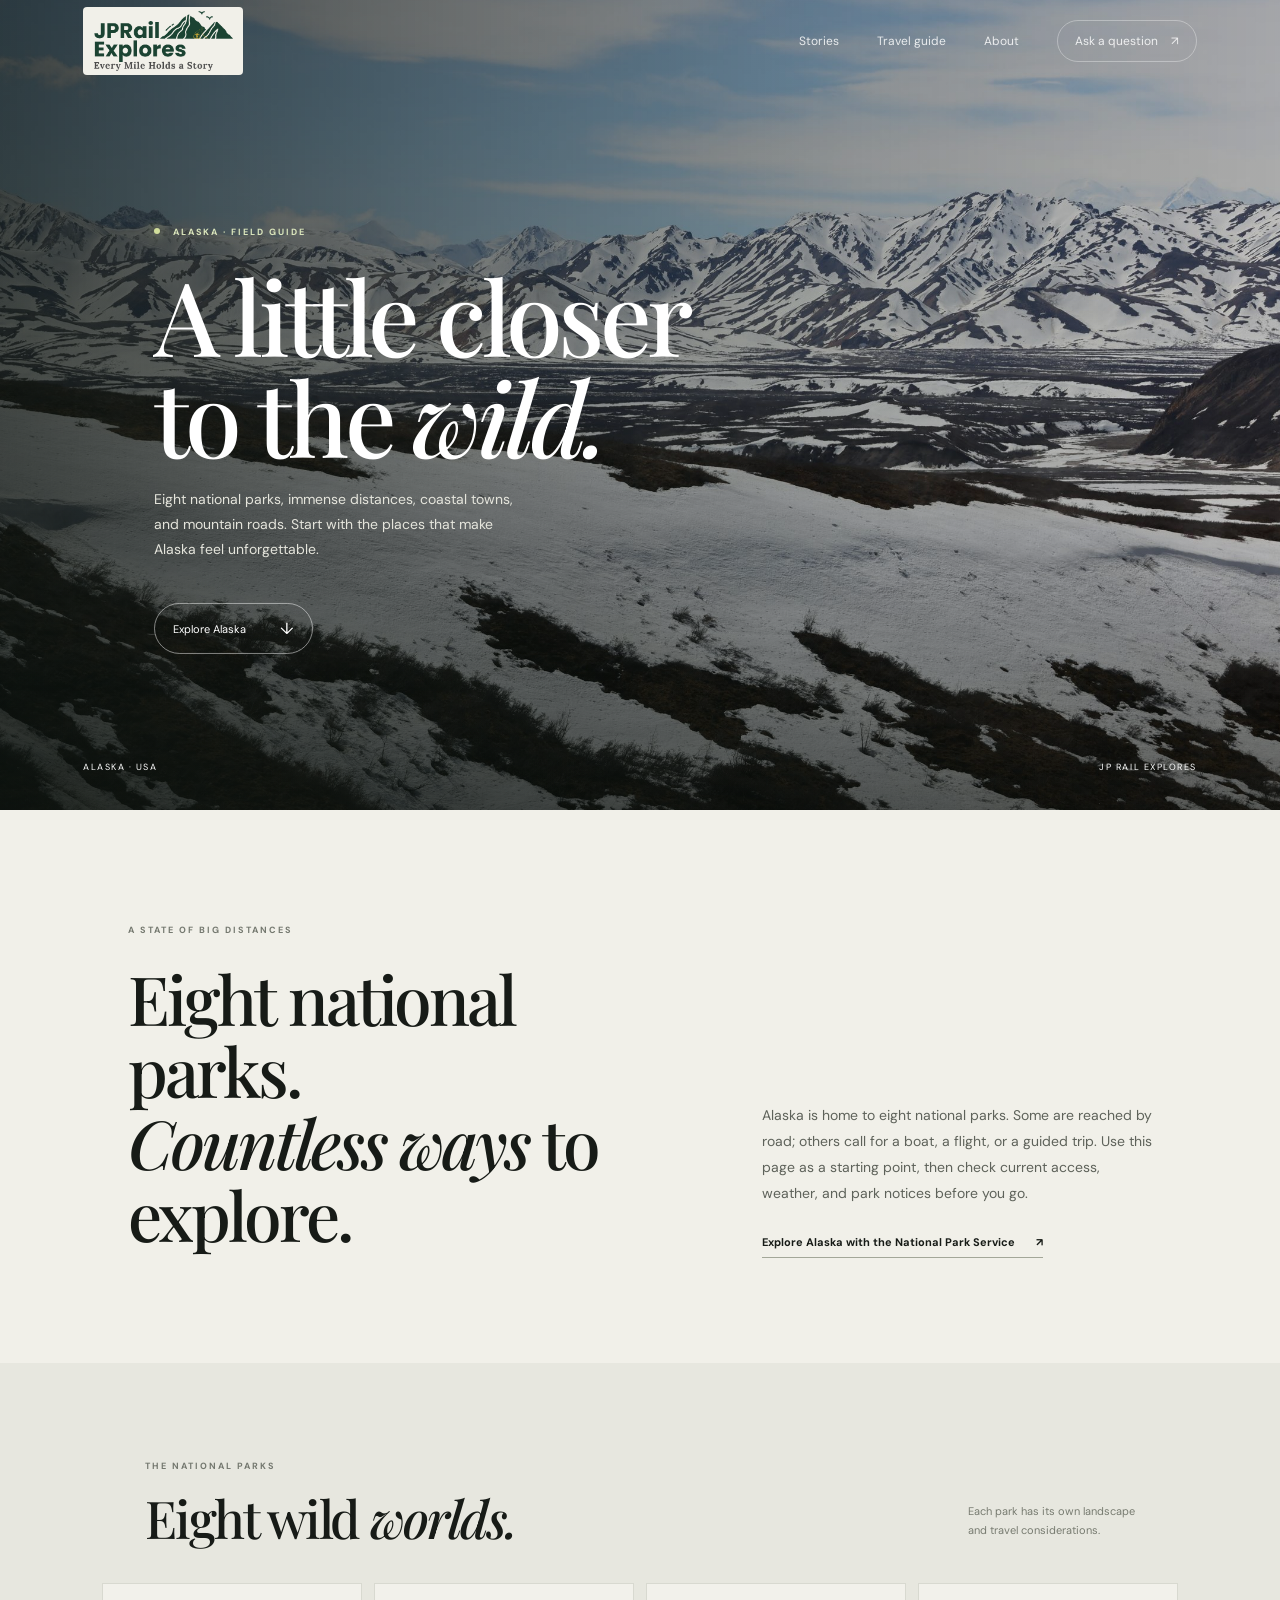
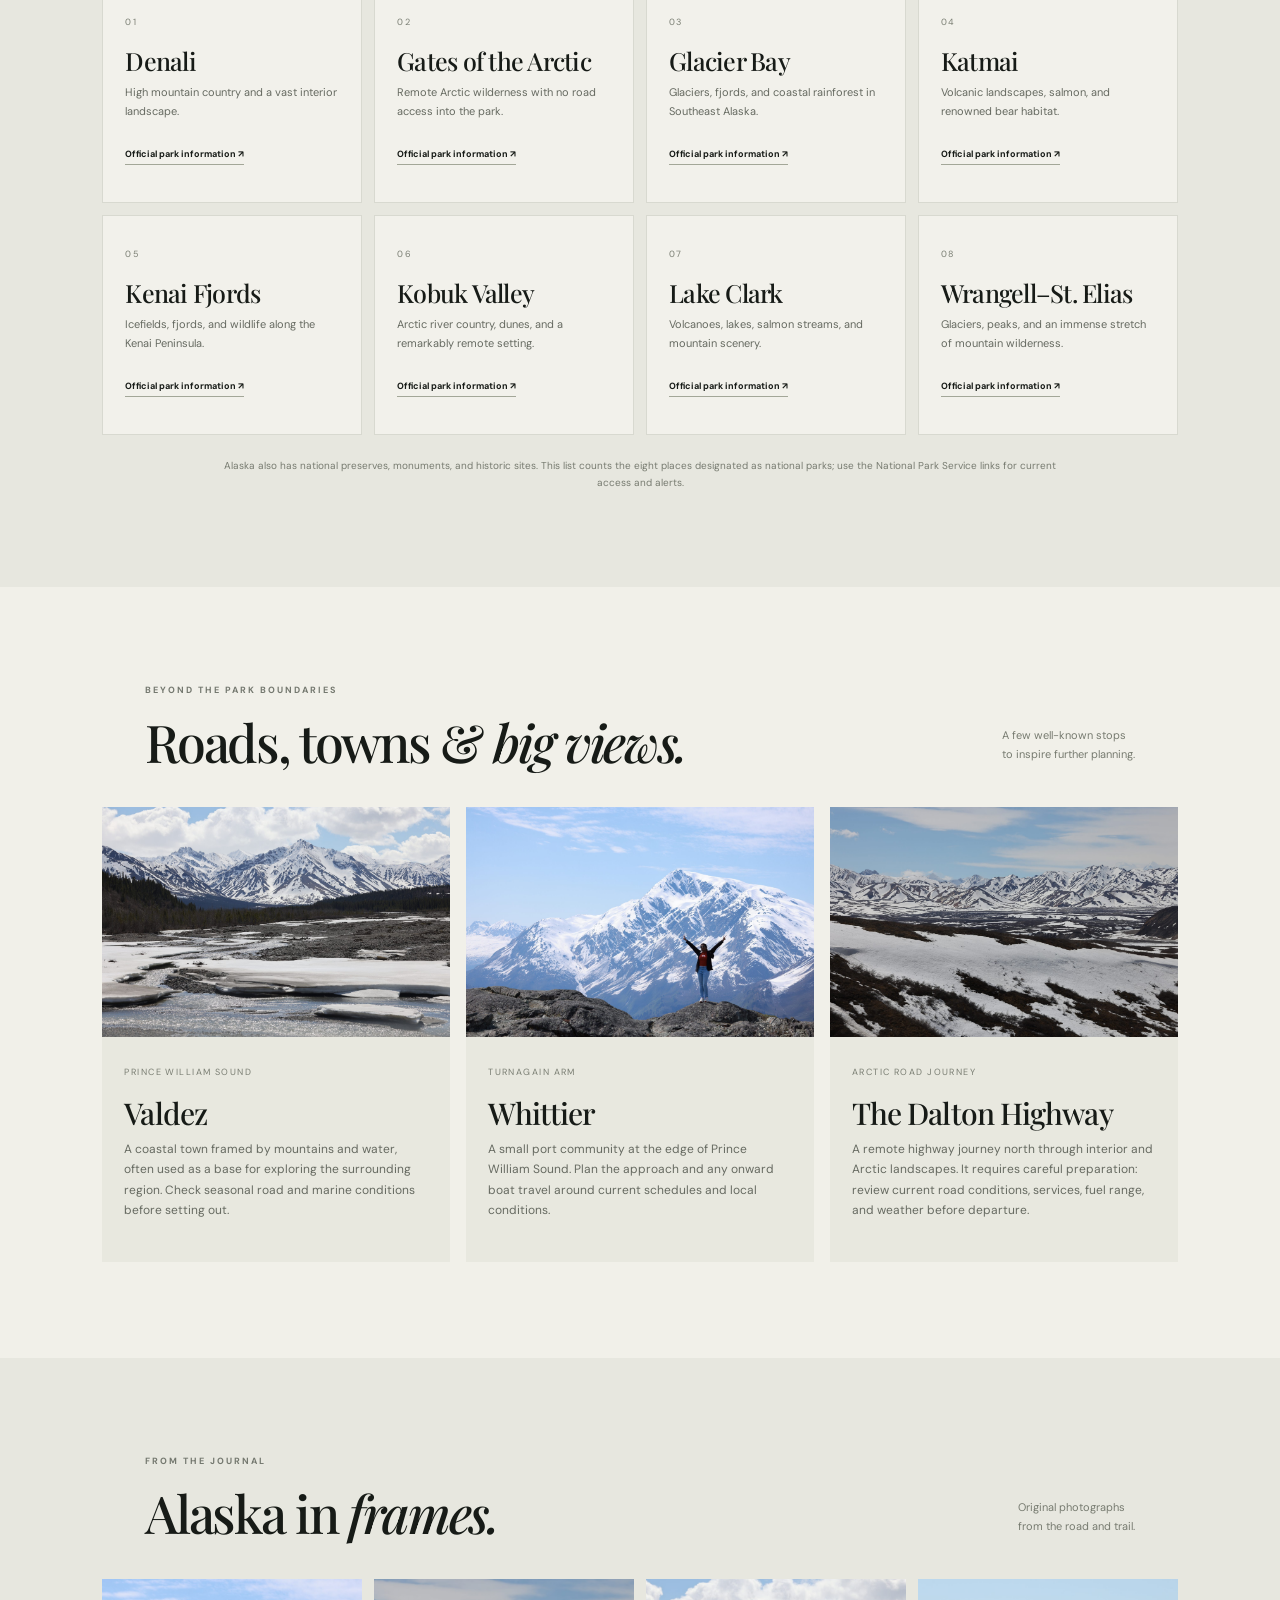
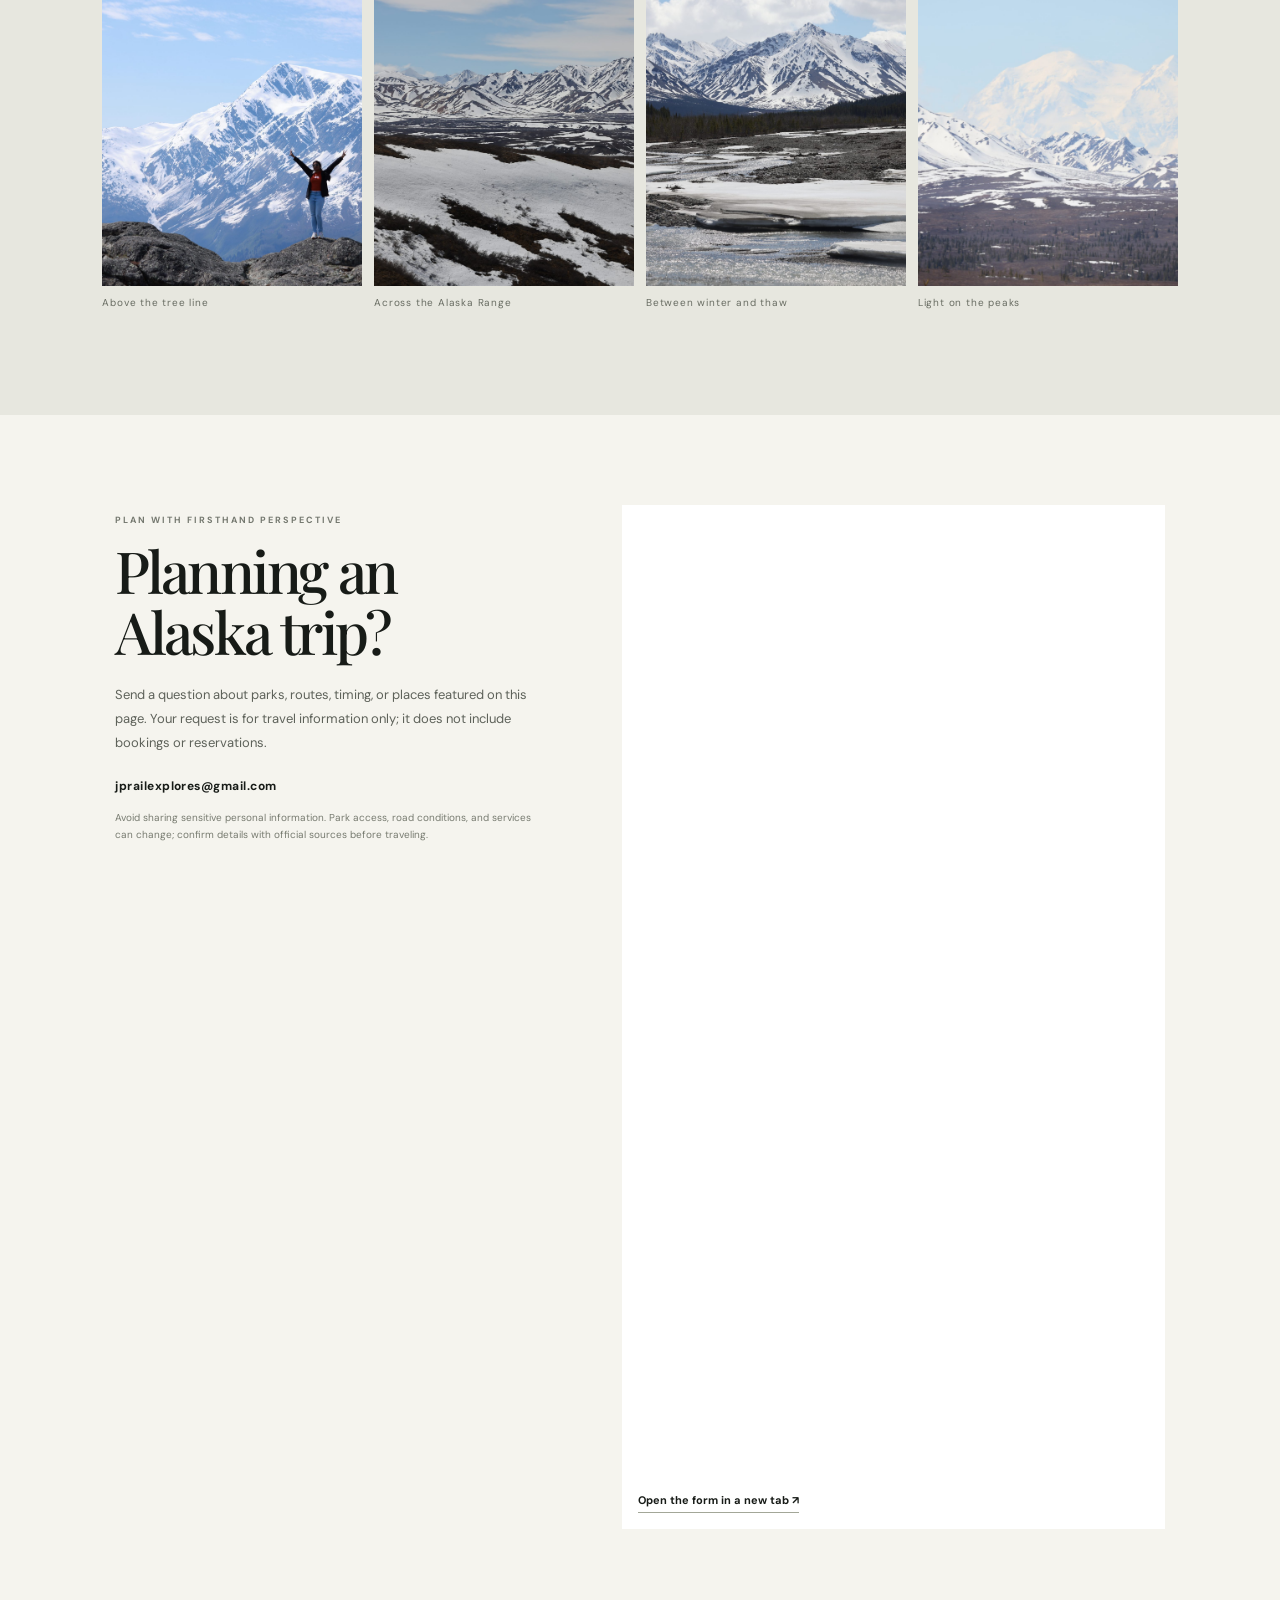
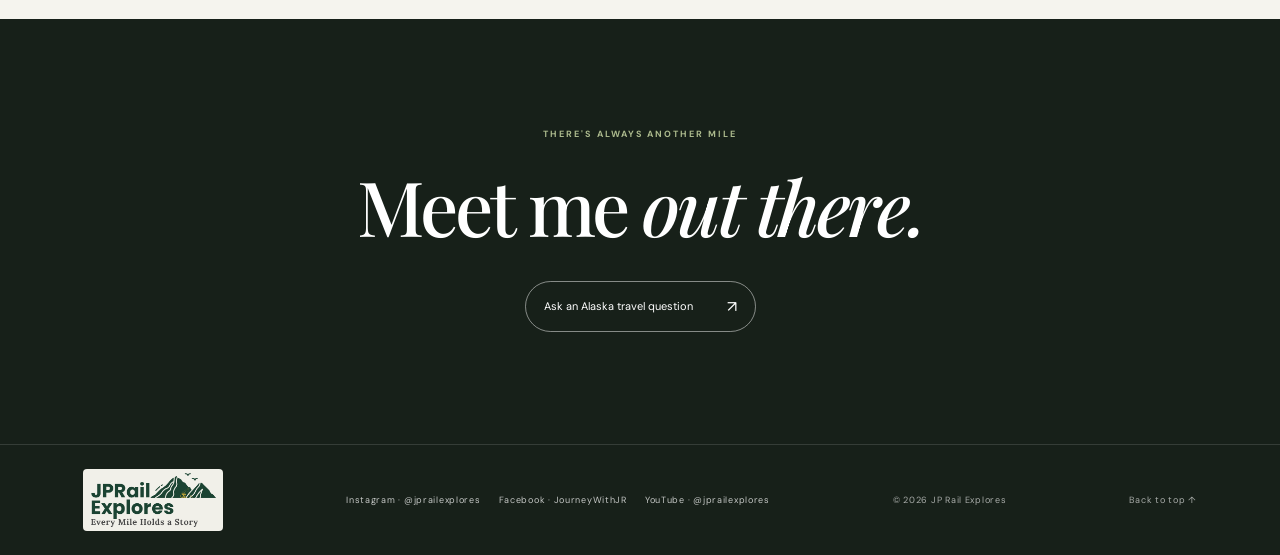
==== alaska.html @ acb0d8bb "Add files via upload" ====
<!doctype html>
<html lang="en">
<head>
  <meta charset="utf-8">
  <meta name="viewport" content="width=device-width, initial-scale=1">
  <meta name="theme-color" content="#111511">
  <meta name="description" content="Explore Alaska's eight national parks, scenic places including Valdez and Whittier, and the Dalton Highway through JP Rail Explores travel notes and photography.">
  <meta property="og:title" content="Alaska Travel Guide — JP Rail Explores">
  <meta property="og:description" content="A photo-led introduction to Alaska's national parks, Valdez, Whittier, and the Dalton Highway.">
  <meta property="og:type" content="website">
  <title>Alaska Travel Guide — JP Rail Explores</title>
  <link rel="stylesheet" href="styles.css?v=20261001-alaska1">
  <link rel="icon" type="image/png" sizes="64x64" href="assets/favicon.png">
</head>
<body class="alaska-page">
  <header class="topbar">
    <a class="wordmark" href="index.html#top" aria-label="JP Rail Explores home"><img src="assets/jp-rail-explores-logo.png" alt="JP Rail Explores — Every Mile Holds a Story"></a>
    <nav aria-label="Main navigation"><a href="index.html#stories">Stories</a><a href="index.html#guide">Travel guide</a><a href="index.html#about">About</a><a class="nav-cta" href="#request">Ask a question <span>↗</span></a></nav>
  </header>
  <main id="top">
    <section class="hero alaska-hero" aria-labelledby="alaska-title">
      <div class="hero-image alaska-hero-image" role="img" aria-label="Snow-covered Alaska Range beneath a wide blue sky"></div>
      <div class="hero-shade"></div>
      <div class="hero-content"><p class="eyebrow"><span class="live-dot"></span> ALASKA · FIELD GUIDE</p><h1 id="alaska-title">A little closer<br>to the <em>wild.</em></h1><p class="hero-copy">Eight national parks, immense distances, coastal towns, and mountain roads. Start with the places that make Alaska feel unforgettable.</p><a class="round-link" href="#parks">Explore Alaska <span>↓</span></a></div>
      <div class="hero-caption"><span>ALASKA · USA</span><a href="index.html#top">JP RAIL EXPLORES</a></div>
    </section>
    <section class="alaska-intro"><p class="eyebrow dark">A STATE OF BIG DISTANCES</p><div class="alaska-intro-grid"><h2>Eight national parks.<br><em>Countless ways</em> to explore.</h2><div><p>Alaska is home to eight national parks. Some are reached by road; others call for a boat, a flight, or a guided trip. Use this page as a starting point, then check current access, weather, and park notices before you go.</p><a class="text-link" href="https://www.nps.gov/state/ak/index.htm" target="_blank" rel="noopener noreferrer">Explore Alaska with the National Park Service <span>↗</span></a></div></div></section>
    <section class="alaska-parks" id="parks"><div class="section-head"><div><p class="eyebrow dark">THE NATIONAL PARKS</p><h2>Eight wild <em>worlds.</em></h2></div><p class="section-note">Each park has its own landscape<br>and travel considerations.</p></div>
      <div class="park-grid">
        <a class="park-card" href="https://www.nps.gov/dena/index.htm" target="_blank" rel="noopener noreferrer"><span>01</span><h3>Denali</h3><p>High mountain country and a vast interior landscape.</p><b>Official park information ↗</b></a>
        <a class="park-card" href="https://www.nps.gov/gaar/index.htm" target="_blank" rel="noopener noreferrer"><span>02</span><h3>Gates of the Arctic</h3><p>Remote Arctic wilderness with no road access into the park.</p><b>Official park information ↗</b></a>
        <a class="park-card" href="https://www.nps.gov/glba/index.htm" target="_blank" rel="noopener noreferrer"><span>03</span><h3>Glacier Bay</h3><p>Glaciers, fjords, and coastal rainforest in Southeast Alaska.</p><b>Official park information ↗</b></a>
        <a class="park-card" href="https://www.nps.gov/katm/index.htm" target="_blank" rel="noopener noreferrer"><span>04</span><h3>Katmai</h3><p>Volcanic landscapes, salmon, and renowned bear habitat.</p><b>Official park information ↗</b></a>
        <a class="park-card" href="https://www.nps.gov/kefj/index.htm" target="_blank" rel="noopener noreferrer"><span>05</span><h3>Kenai Fjords</h3><p>Icefields, fjords, and wildlife along the Kenai Peninsula.</p><b>Official park information ↗</b></a>
        <a class="park-card" href="https://www.nps.gov/kova/index.htm" target="_blank" rel="noopener noreferrer"><span>06</span><h3>Kobuk Valley</h3><p>Arctic river country, dunes, and a remarkably remote setting.</p><b>Official park information ↗</b></a>
        <a class="park-card" href="https://www.nps.gov/lacl/index.htm" target="_blank" rel="noopener noreferrer"><span>07</span><h3>Lake Clark</h3><p>Volcanoes, lakes, salmon streams, and mountain scenery.</p><b>Official park information ↗</b></a>
        <a class="park-card" href="https://www.nps.gov/wrst/index.htm" target="_blank" rel="noopener noreferrer"><span>08</span><h3>Wrangell–St. Elias</h3><p>Glaciers, peaks, and an immense stretch of mountain wilderness.</p><b>Official park information ↗</b></a>
      </div>
      <p class="guide-note">Alaska also has national preserves, monuments, and historic sites. This list counts the eight places designated as national parks; use the National Park Service links for current access and alerts.</p>
    </section>
    <section class="alaska-places" id="places"><div class="section-head"><div><p class="eyebrow dark">BEYOND THE PARK BOUNDARIES</p><h2>Roads, towns & <em>big views.</em></h2></div><p class="section-note">A few well-known stops<br>to inspire further planning.</p></div>
      <div class="place-grid">
        <article class="place-card"><img src="photos/alaska-frozen-river.jpg" alt="A braided river and spring ice below Alaska's snowy mountains" loading="lazy"><div><span>PRINCE WILLIAM SOUND</span><h3>Valdez</h3><p>A coastal town framed by mountains and water, often used as a base for exploring the surrounding region. Check seasonal road and marine conditions before setting out.</p></div></article>
        <article class="place-card"><img src="photos/alaska-mountain-view.jpg" alt="A traveler looks toward a snow-covered Alaska mountain range" loading="lazy"><div><span>TURNAGAIN ARM</span><h3>Whittier</h3><p>A small port community at the edge of Prince William Sound. Plan the approach and any onward boat travel around current schedules and local conditions.</p></div></article>
        <article class="place-card"><img src="photos/alaska-denali-range.jpg" alt="A broad snow-covered Alaska mountain range beneath a blue sky" loading="lazy"><div><span>ARCTIC ROAD JOURNEY</span><h3>The Dalton Highway</h3><p>A remote highway journey north through interior and Arctic landscapes. It requires careful preparation: review current road conditions, services, fuel range, and weather before departure.</p></div></article>
      </div>
    </section>
    <section class="alaska-gallery"><div class="section-head"><div><p class="eyebrow dark">FROM THE JOURNAL</p><h2>Alaska in <em>frames.</em></h2></div><p class="section-note">Original photographs<br>from the road and trail.</p></div><div class="alaska-photo-grid"><figure><img src="photos/alaska-mountain-view.jpg" alt="Traveler standing before a snow-covered Alaska mountain range" loading="lazy"><figcaption>Above the tree line</figcaption></figure><figure><img src="photos/alaska-denali-range.jpg" alt="Snow-covered mountain range in Alaska" loading="lazy"><figcaption>Across the Alaska Range</figcaption></figure><figure><img src="photos/alaska-frozen-river.jpg" alt="Frozen river beneath Alaska mountains" loading="lazy"><figcaption>Between winter and thaw</figcaption></figure><figure><img src="photos/alaska-denali-light.jpg" alt="Late light across distant Alaska peaks" loading="lazy"><figcaption>Light on the peaks</figcaption></figure></div></section>
    <section class="alaska-request" id="request"><div class="alaska-request-intro"><p class="eyebrow dark">PLAN WITH FIRSTHAND PERSPECTIVE</p><h2>Planning an Alaska trip?</h2><p>Send a question about parks, routes, timing, or places featured on this page. Your request is for travel information only; it does not include bookings or reservations.</p><p class="request-email">jprailexplores@gmail.com</p><p class="form-note">Avoid sharing sensitive personal information. Park access, road conditions, and services can change; confirm details with official sources before traveling.</p></div><div class="online-form"><iframe title="JP Rail Explores Alaska travel information request form" src="https://docs.google.com/forms/d/e/1FAIpQLSdDs-veJ_ku_JM8qxILo8qp4ORfpNAqQkBWM69fjj8xAZWIZg/viewform?embedded=true" loading="lazy">Loading form…</iframe><a class="form-fallback" href="https://docs.google.com/forms/d/e/1FAIpQLSdDs-veJ_ku_JM8qxILo8qp4ORfpNAqQkBWM69fjj8xAZWIZg/viewform" target="_blank" rel="noopener noreferrer">Open the form in a new tab ↗</a></div></section>
    <section class="closing"><p class="eyebrow">THERE'S ALWAYS ANOTHER MILE</p><h2>Meet me <em>out there.</em></h2><a class="round-link" href="#request">Ask an Alaska travel question <span>↗</span></a></section>
  </main>
  <footer><a class="wordmark" href="index.html#top" aria-label="JP Rail Explores home"><img src="assets/jp-rail-explores-logo.png" alt="JP Rail Explores — Every Mile Holds a Story"></a><nav class="social-links" aria-label="Social media"><a href="https://www.instagram.com/jprailexplores/" target="_blank" rel="noopener noreferrer">Instagram · @jprailexplores</a><a href="https://www.facebook.com/journeywithjr/" target="_blank" rel="noopener noreferrer">Facebook · JourneyWithJR</a><a href="https://www.youtube.com/@jprailexplores" target="_blank" rel="noopener noreferrer">YouTube · @jprailexplores</a></nav><span>© <span id="year"></span> JP Rail Explores</span><a href="#top">Back to top ↑</a></footer>
  <script>document.getElementById('year').textContent = new Date().getFullYear();</script>
</body>
</html>
---- styles.css ----
@import url('https://fonts.googleapis.com/css2?family=DM+Sans:wght@400;500;600;700&family=Playfair+Display:ital,wght@0,500;0,600;1,500;1,600&display=swap');
:root{--ink:#171b17;--paper:#f1f0e9;--muted:#777b70;--lime:#d2df9c;--serif:'Playfair Display',Georgia,serif;--sans:'DM Sans',Arial,sans-serif}*{box-sizing:border-box}html{scroll-behavior:smooth}body{margin:0;background:var(--paper);color:var(--ink);font-family:var(--sans);-webkit-font-smoothing:antialiased}a{color:inherit;text-decoration:none}.topbar{height:82px;padding:0 6.5%;display:flex;align-items:center;justify-content:space-between;position:absolute;z-index:5;top:0;left:0;right:0;color:white}.wordmark{display:flex;align-items:center;gap:12px;font-size:11px;font-weight:700;letter-spacing:.17em}.wordmark i{font-style:normal;font-weight:400}.mark{width:34px;height:34px;border:1px solid #ffffff80;border-radius:50%;display:grid;place-items:center;font-family:var(--serif);font-size:13px;letter-spacing:0}.topbar nav{display:flex;align-items:center;gap:38px;font-size:12px}.topbar nav>a{opacity:.83}.topbar nav>a:hover{opacity:1}.nav-cta{border:1px solid #ffffff65;border-radius:99px;padding:12px 17px}.nav-cta span{margin-left:10px}.hero{height:min(810px,100svh);min-height:650px;position:relative;background:#333;overflow:hidden;color:#fff}.hero-image,.hero-shade{position:absolute;inset:0}.hero-image{background-size:cover;background-position:center 46%;transform:scale(1.02);animation:arrive 1.2s ease both}.hero-shade{background:linear-gradient(90deg,rgba(13,20,16,.72),rgba(13,20,16,.23) 67%,rgba(13,20,16,.06)),linear-gradient(0deg,rgba(10,14,10,.52),transparent 30%)}.hero-content{position:absolute;left:12%;top:50%;transform:translateY(-43%);max-width:680px}.eyebrow{font-size:9px;letter-spacing:.22em;font-weight:700;color:#dbe6bc}.live-dot{display:inline-block;width:6px;height:6px;border-radius:50%;background:var(--lime);margin:0 9px 1px 0;box-shadow:0 0 12px var(--lime)}h1,h2{font-family:var(--serif);font-weight:500;letter-spacing:-.045em}h1{font-size:clamp(56px,8vw,108px);line-height:.99;margin:26px 0 20px}h1 em,h2 em{font-weight:500}.hero-copy{color:#e5e5dc;max-width:380px;font-size:14px;line-height:1.8}.round-link{display:inline-flex;gap:34px;align-items:center;border:1px solid #ffffff7a;border-radius:99px;padding:14px 18px;margin-top:27px;font-size:11px}.round-link span{font-size:16px}.round-link:hover{background:white;color:var(--ink)}.hero-caption{position:absolute;bottom:37px;left:6.5%;right:6.5%;display:flex;justify-content:space-between;font-size:9px;letter-spacing:.17em}.hero-side{position:absolute;right:25px;top:50%;writing-mode:vertical-rl;font-size:8px;letter-spacing:.22em;color:#ffffffa0}.intro{padding:120px 12% 126px}.dark{color:#74786f}.intro-grid{display:grid;grid-template-columns:1.1fr .65fr;gap:10%;align-items:end}.intro h2,.section-head h2{font-size:clamp(42px,5vw,66px);line-height:1.06;margin:18px 0 0}.intro-grid>div{padding-bottom:4px}.intro-grid>div p{font-size:14px;line-height:1.9;color:#5e625a;margin:0 0 23px}.text-link{font-size:11px;font-weight:700;border-bottom:1px solid #a3a798;padding-bottom:8px}.text-link span{margin-left:18px}.stories{background:#e7e7df;padding:95px 8% 110px}.section-head{display:flex;justify-content:space-between;align-items:end;margin:0 4% 38px}.section-head h2{font-size:52px}.section-note{color:var(--muted);font-size:11px;line-height:1.7;margin:0 0 5px}.story-grid{display:grid;grid-template-columns:repeat(3,1fr);gap:18px}.story-card{min-width:0}.story-image{height:clamp(220px,27vw,385px);background-size:cover;background-position:center;position:relative;overflow:hidden}.story-image:after{content:'';position:absolute;inset:40% 0 0;background:linear-gradient(transparent,rgba(0,0,0,.28))}.story-card:nth-child(3n+2){margin-top:48px}.story-meta{display:flex;justify-content:space-between;margin:17px 0 8px;color:#787b72;font-size:9px;letter-spacing:.14em;text-transform:uppercase}.story-card h3{font-family:var(--serif);font-weight:500;font-size:25px;letter-spacing:-.03em;margin:0}.story-card p{color:#70746b;font-size:11px;line-height:1.6;margin:8px 0 0}.closing{background:#172019;color:white;text-align:center;padding:100px 20px 112px}.closing h2{font-size:clamp(48px,6vw,76px);margin:15px 0 0}.closing .eyebrow{color:#acba8d}.closing .round-link{margin-top:25px}footer{background:#172019;color:#ffffffa0;border-top:1px solid #ffffff21;padding:24px 6.5%;display:flex;justify-content:space-between;align-items:center;font-size:9px;letter-spacing:.08em}footer .wordmark{color:white;font-size:9px}footer .mark{width:28px;height:28px}@keyframes arrive{from{transform:scale(1.07);opacity:.6}to{transform:scale(1.02);opacity:1}}@media(max-width:700px){.topbar{height:70px;padding:0 6%}.topbar nav{gap:17px;font-size:10px}.topbar nav>a:nth-child(2){display:none}.nav-cta{padding:10px 12px}.wordmark{font-size:9px;gap:8px}.mark{width:30px;height:30px}.hero{min-height:680px;height:92svh}.hero-content{left:8%;right:8%;top:48%}h1{font-size:clamp(55px,13vw,82px)}.hero-side{right:12px}.hero-caption{left:8%;right:8%;bottom:25px}.intro{padding:82px 8% 90px}.intro-grid{grid-template-columns:1fr;gap:24px}.intro h2{font-size:49px}.intro-grid>div{max-width:440px}.stories{padding:75px 7% 85px}.section-head{margin:0 1% 28px;align-items:start}.section-head h2{font-size:43px}.section-note{font-size:10px}.story-grid{grid-template-columns:1fr 1fr;gap:28px 13px}.story-image{height:58vw;max-height:310px}.story-card:nth-child(3n+2){margin-top:0}.story-card:nth-child(even){margin-top:28px}.story-card h3{font-size:20px}.story-card p{font-size:10px}.story-meta{font-size:8px;letter-spacing:.08em}.closing{padding:80px 20px 90px}footer{padding:20px 6%;gap:15px}footer>span{display:none}}@media(prefers-reduced-motion:reduce){html{scroll-behavior:auto}*,*:before,*:after{animation-duration:.01ms!important;transition-duration:.01ms!important}}

.social-links{display:flex;gap:18px;align-items:center}.social-links a{color:#ffffffbf}.social-links a:hover{color:var(--lime)}@media(max-width:700px){footer{flex-wrap:wrap}.social-links{gap:12px}}
.wordmark img{display:block;width:160px;max-height:68px;height:auto;object-fit:contain;padding:4px 7px;background:var(--paper);border-radius:4px}footer .wordmark img{width:140px;max-height:62px}@media(max-width:700px){.wordmark img{width:135px;max-height:58px}footer .wordmark img{width:125px;max-height:54px}}

.guide{padding:108px 9% 112px;background:#f5f4ee}.guide-intro{max-width:690px;margin:0 auto 48px;text-align:center}.guide-intro h2{font-size:clamp(42px,5vw,64px);line-height:1.08;margin:15px 0}.guide-intro>p:last-child{max-width:600px;margin:0 auto;color:#62665d;font-size:14px;line-height:1.85}.guide-cards{display:grid;grid-template-columns:repeat(3,1fr);gap:16px}.guide-card{padding:28px 25px 27px;border:1px solid #d9d9d0;background:#eeede6;min-height:205px}.guide-card>span{font-size:9px;letter-spacing:.17em;color:#7a7e73}.guide-card h3,.request-panel h3{font-family:var(--serif);font-size:28px;font-weight:500;letter-spacing:-.03em;margin:21px 0 8px}.guide-card p,.request-panel>div>p:not(.eyebrow):not(.request-email){color:#666a61;font-size:12px;line-height:1.75;margin:0 0 18px}.guide-card a{font-size:10px;font-weight:700;border-bottom:1px solid #a3a798;padding-bottom:5px}.guide-note{max-width:800px;margin:22px auto 0;color:#777b70;text-align:center;font-size:10px;line-height:1.7}.request-panel{margin:82px auto 0;padding:44px;max-width:1040px;background:#e8e8df;display:grid;grid-template-columns:.8fr 1fr;gap:9%;align-items:start}.request-panel h3{font-size:38px;margin:14px 0}.request-panel>div>p:not(.eyebrow):not(.request-email){font-size:13px}.request-email{font-size:12px;font-weight:700;letter-spacing:.04em}.request-panel form{display:grid;gap:13px}.request-panel label{display:grid;gap:6px;font-size:10px;font-weight:700;letter-spacing:.04em}.request-panel label span{display:inline;font-weight:400;color:#777b70}.request-panel input,.request-panel select,.request-panel textarea{width:100%;border:1px solid #c6c7bd;border-radius:2px;padding:11px 12px;background:#f8f7f1;color:var(--ink);font:12px var(--sans)}.request-panel textarea{resize:vertical;line-height:1.5}.request-panel input:focus,.request-panel select:focus,.request-panel textarea:focus{outline:2px solid #78865c;outline-offset:1px}.request-submit{justify-self:start;border:0;background:#172019;color:#fff;border-radius:99px;padding:13px 18px;font:600 11px var(--sans);cursor:pointer}.request-submit span{margin-left:16px}.request-submit:hover{background:#354338}.form-note{margin:0;color:#777b70;font-size:9px;line-height:1.6}
@media(max-width:700px){.topbar nav{gap:12px}.topbar nav>a:nth-child(3){display:none}.guide{padding:78px 7% 82px}.guide-intro{margin-bottom:30px}.guide-cards{grid-template-columns:1fr;gap:10px}.guide-card{min-height:0;padding:23px}.request-panel{margin-top:54px;padding:27px 21px;grid-template-columns:1fr;gap:25px}.request-panel h3{font-size:32px}}
.online-form{min-width:0}.online-form iframe{display:block;width:100%;height:960px;border:0;background:transparent}.form-fallback{display:inline-block;margin-top:12px;font-size:11px;font-weight:700;border-bottom:1px solid #a3a798;padding-bottom:5px}.form-note{margin:15px 0 0;color:#777b70;font-size:10px;line-height:1.7}@media(max-width:700px){.online-form iframe{height:1100px}}
.hero-destination{position:absolute;inset:0;z-index:0}.hero-shade{z-index:1;pointer-events:none}.hero-content,.hero-caption,.hero-side{z-index:2}.hero-content{pointer-events:none}.hero-content .round-link{pointer-events:auto}.hero-caption{align-items:center}.hero-arrow{margin-left:10px;border:1px solid #ffffff70;border-radius:50%;width:30px;height:30px;background:#11151140;color:#fff;font:16px var(--sans);cursor:pointer}.hero-arrow:hover,.hero-arrow:focus-visible{background:#fff;color:#171b17}.hero-destination:focus-visible{outline:3px solid #d2df9c;outline-offset:-5px}.alaska-page{background:#f1f0e9}.alaska-hero-image{background-image:url('photos/alaska-denali-range.jpg');background-position:center 52%}.alaska-intro{padding:105px 10% 112px}.alaska-intro-grid{display:grid;grid-template-columns:1fr .72fr;gap:9%;align-items:end}.alaska-intro h2,.alaska-request h2{font:500 clamp(42px,5.3vw,68px)/1.06 var(--serif);letter-spacing:-.045em;margin:18px 0 0}.alaska-intro-grid>div p,.alaska-request-intro>p:not(.eyebrow):not(.request-email):not(.form-note){color:#5e625a;font-size:14px;line-height:1.85;margin:0 0 23px}.alaska-parks,.alaska-places,.alaska-gallery{padding:88px 8% 96px}.alaska-parks{background:#e7e7df}.park-grid{display:grid;grid-template-columns:repeat(4,1fr);gap:12px}.park-card{display:block;padding:25px 22px;background:#f2f1eb;border:1px solid #d8d9d0;min-height:220px;transition:transform .2s,background .2s}.park-card:hover{transform:translateY(-3px);background:#fff}.park-card>span,.place-card span{font-size:9px;letter-spacing:.16em;color:#7a7e73}.park-card h3,.place-card h3{font:500 25px/1.1 var(--serif);letter-spacing:-.03em;margin:17px 0 9px}.park-card p,.place-card p{color:#666a61;font-size:11px;line-height:1.7;margin:0 0 20px}.park-card b{font-size:9px;border-bottom:1px solid #a3a798;padding-bottom:4px}.guide-note{max-width:860px}.place-grid{display:grid;grid-template-columns:repeat(3,1fr);gap:16px}.place-card{background:#e8e8df}.place-card img{display:block;width:100%;height:230px;object-fit:cover}.place-card>div{padding:22px}.place-card h3{font-size:30px}.place-card p{font-size:12px}.alaska-gallery{background:#e7e7df}.alaska-photo-grid{display:grid;grid-template-columns:repeat(4,1fr);gap:12px}.alaska-photo-grid figure{margin:0;min-width:0}.alaska-photo-grid img{width:100%;height:clamp(180px,24vw,330px);object-fit:cover;display:block}.alaska-photo-grid figcaption{padding:10px 0;color:#686c62;font-size:10px;letter-spacing:.08em}.alaska-request{padding:90px 9%;display:grid;grid-template-columns:.78fr 1fr;gap:8%;align-items:start;background:#f5f4ee}.alaska-request h2{font-size:clamp(40px,4.6vw,58px);margin:14px 0 20px}.alaska-request-intro>p:not(.eyebrow):not(.request-email):not(.form-note){font-size:13px}.alaska-request .online-form{background:#fff;padding:16px}.alaska-request .online-form iframe{height:960px}.alaska-page .topbar{position:absolute}@media(max-width:900px){.park-grid{grid-template-columns:repeat(2,1fr)}.alaska-photo-grid{grid-template-columns:repeat(2,1fr)}.alaska-intro-grid{grid-template-columns:1fr;gap:25px}.alaska-request{grid-template-columns:1fr;gap:28px}.alaska-request-intro{max-width:620px}}@media(max-width:700px){.hero-content{pointer-events:none}.hero-content .round-link{pointer-events:auto}.alaska-intro{padding:78px 8% 84px}.alaska-intro-grid{gap:20px}.alaska-parks,.alaska-places,.alaska-gallery{padding:72px 7% 78px}.park-grid{grid-template-columns:1fr 1fr;gap:9px}.park-card{min-height:210px;padding:19px 15px}.park-card h3{font-size:21px}.park-card p{font-size:10px}.place-grid{grid-template-columns:1fr;gap:14px}.place-card img{height:56vw;max-height:330px}.alaska-photo-grid{gap:10px}.alaska-photo-grid img{height:52vw}.alaska-request{padding:75px 7%}.alaska-request .online-form{padding:8px}.hero-caption{font-size:8px}.hero-arrow{width:28px;height:28px;margin-left:5px}}
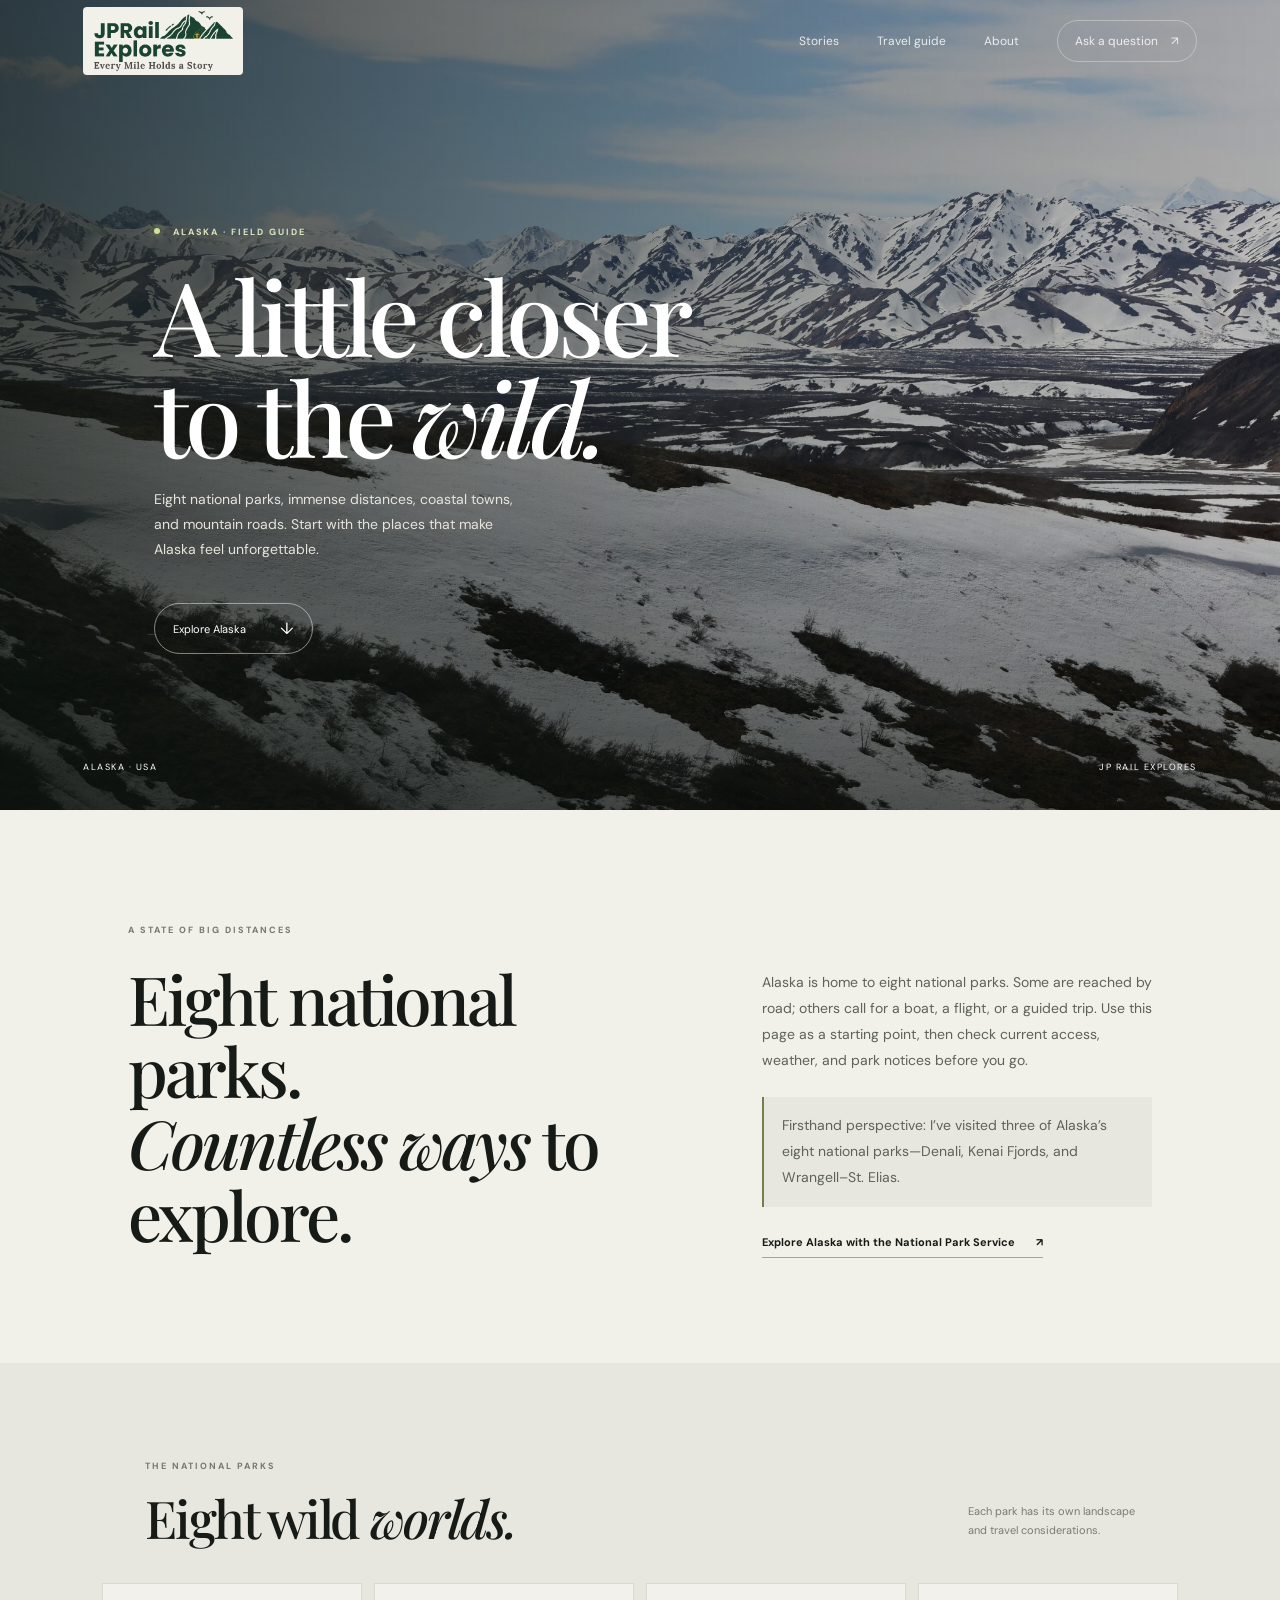
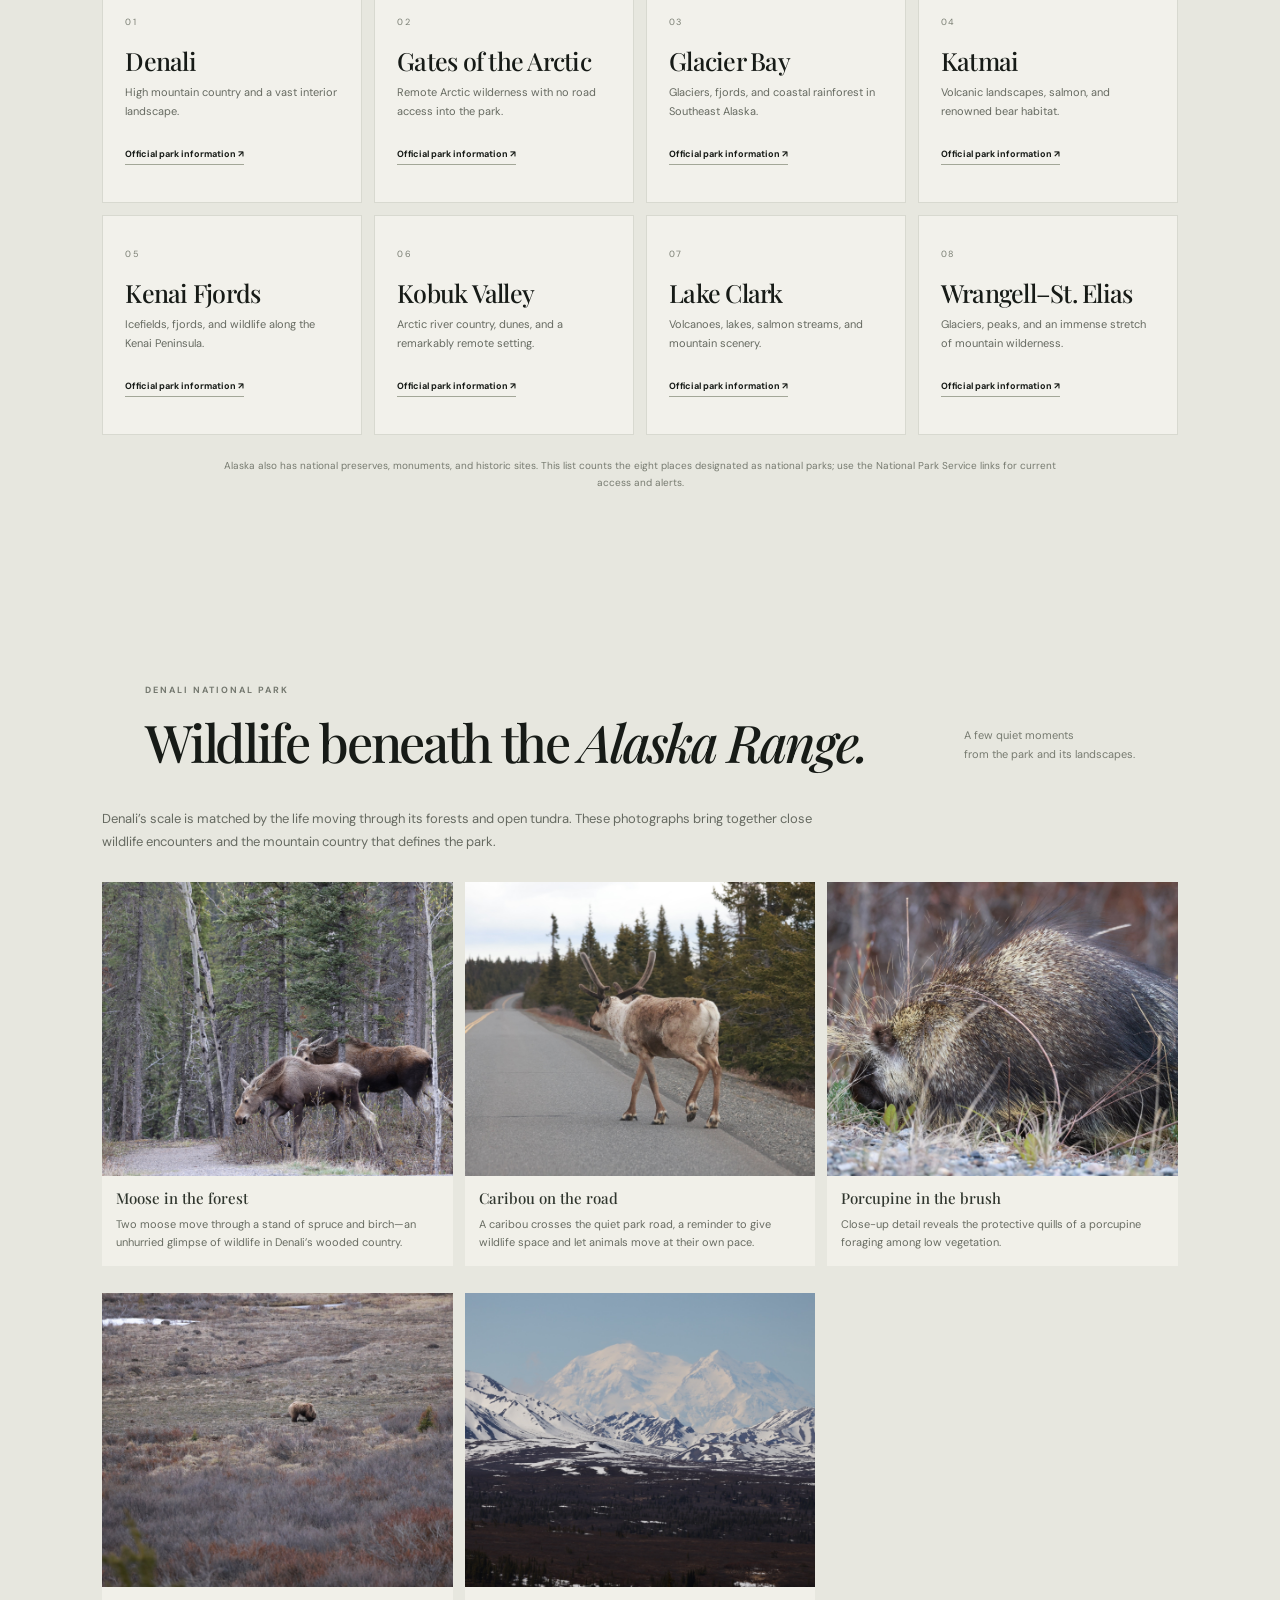
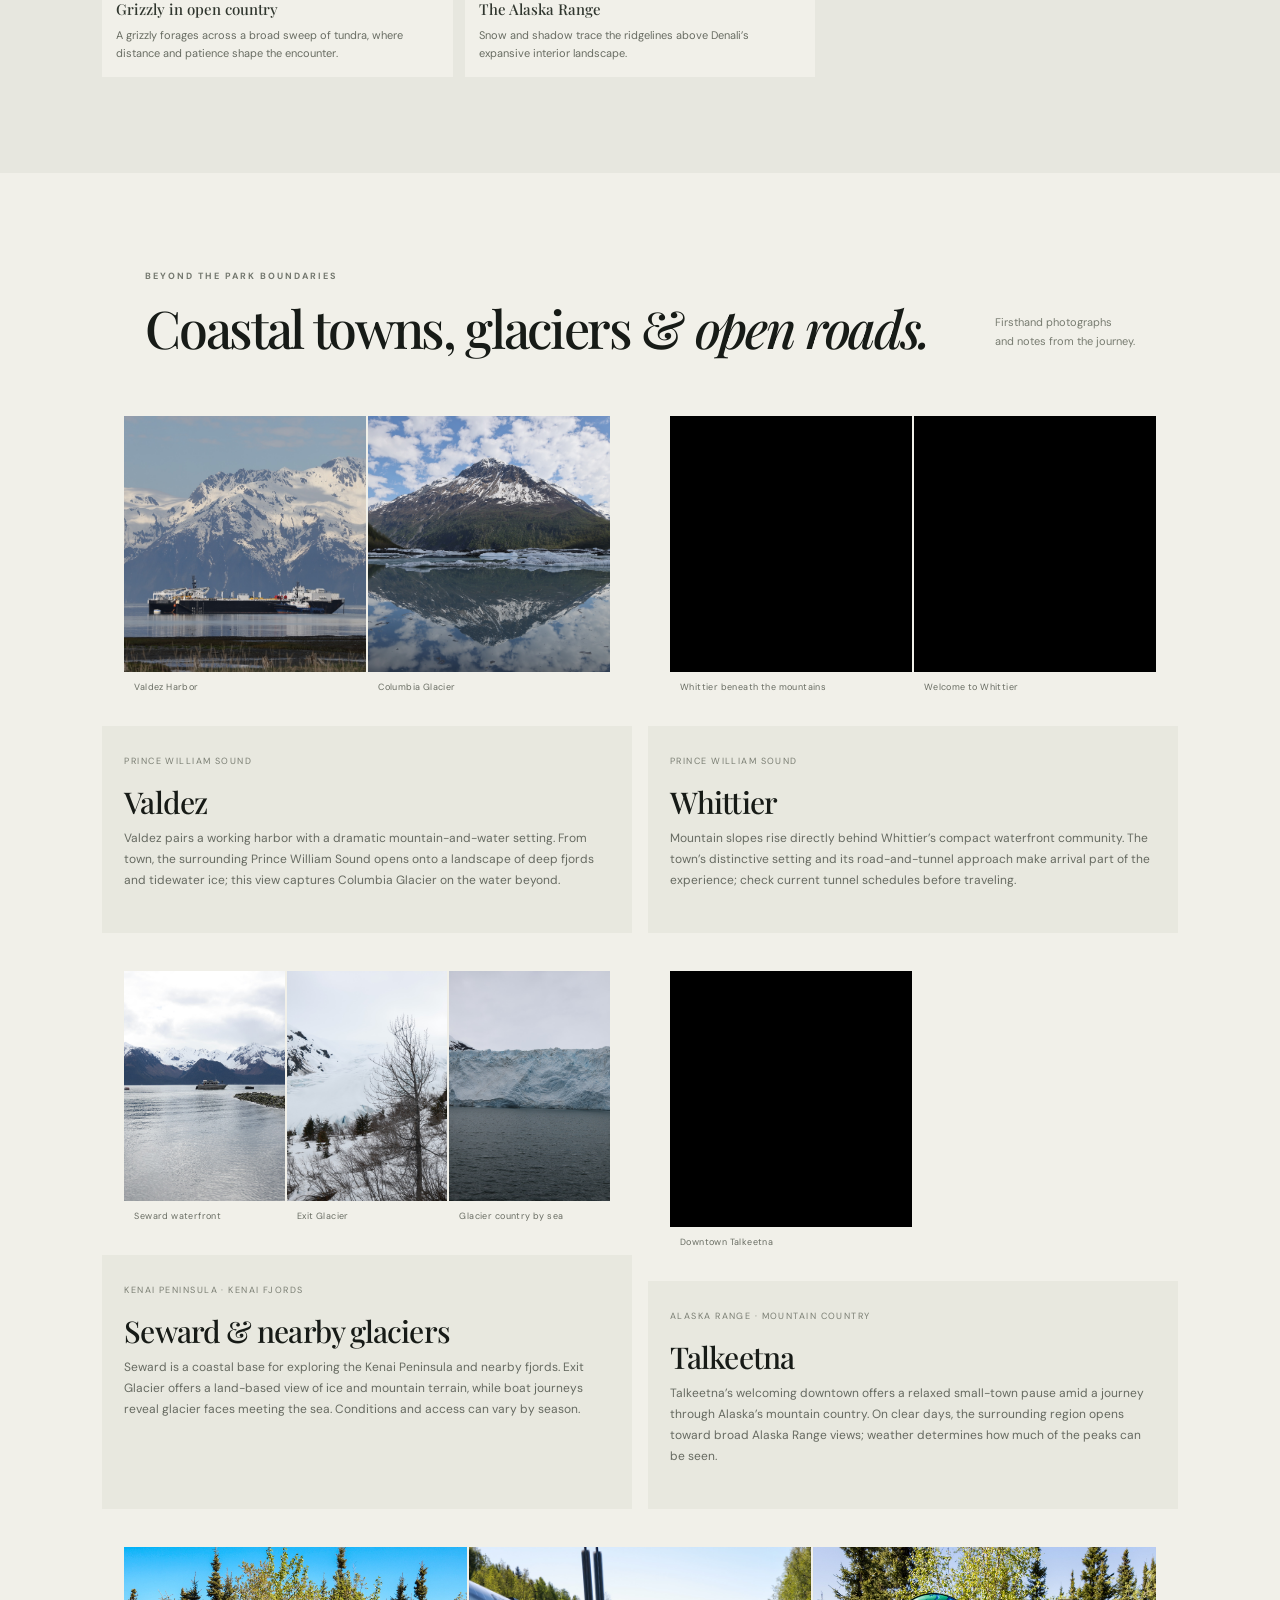
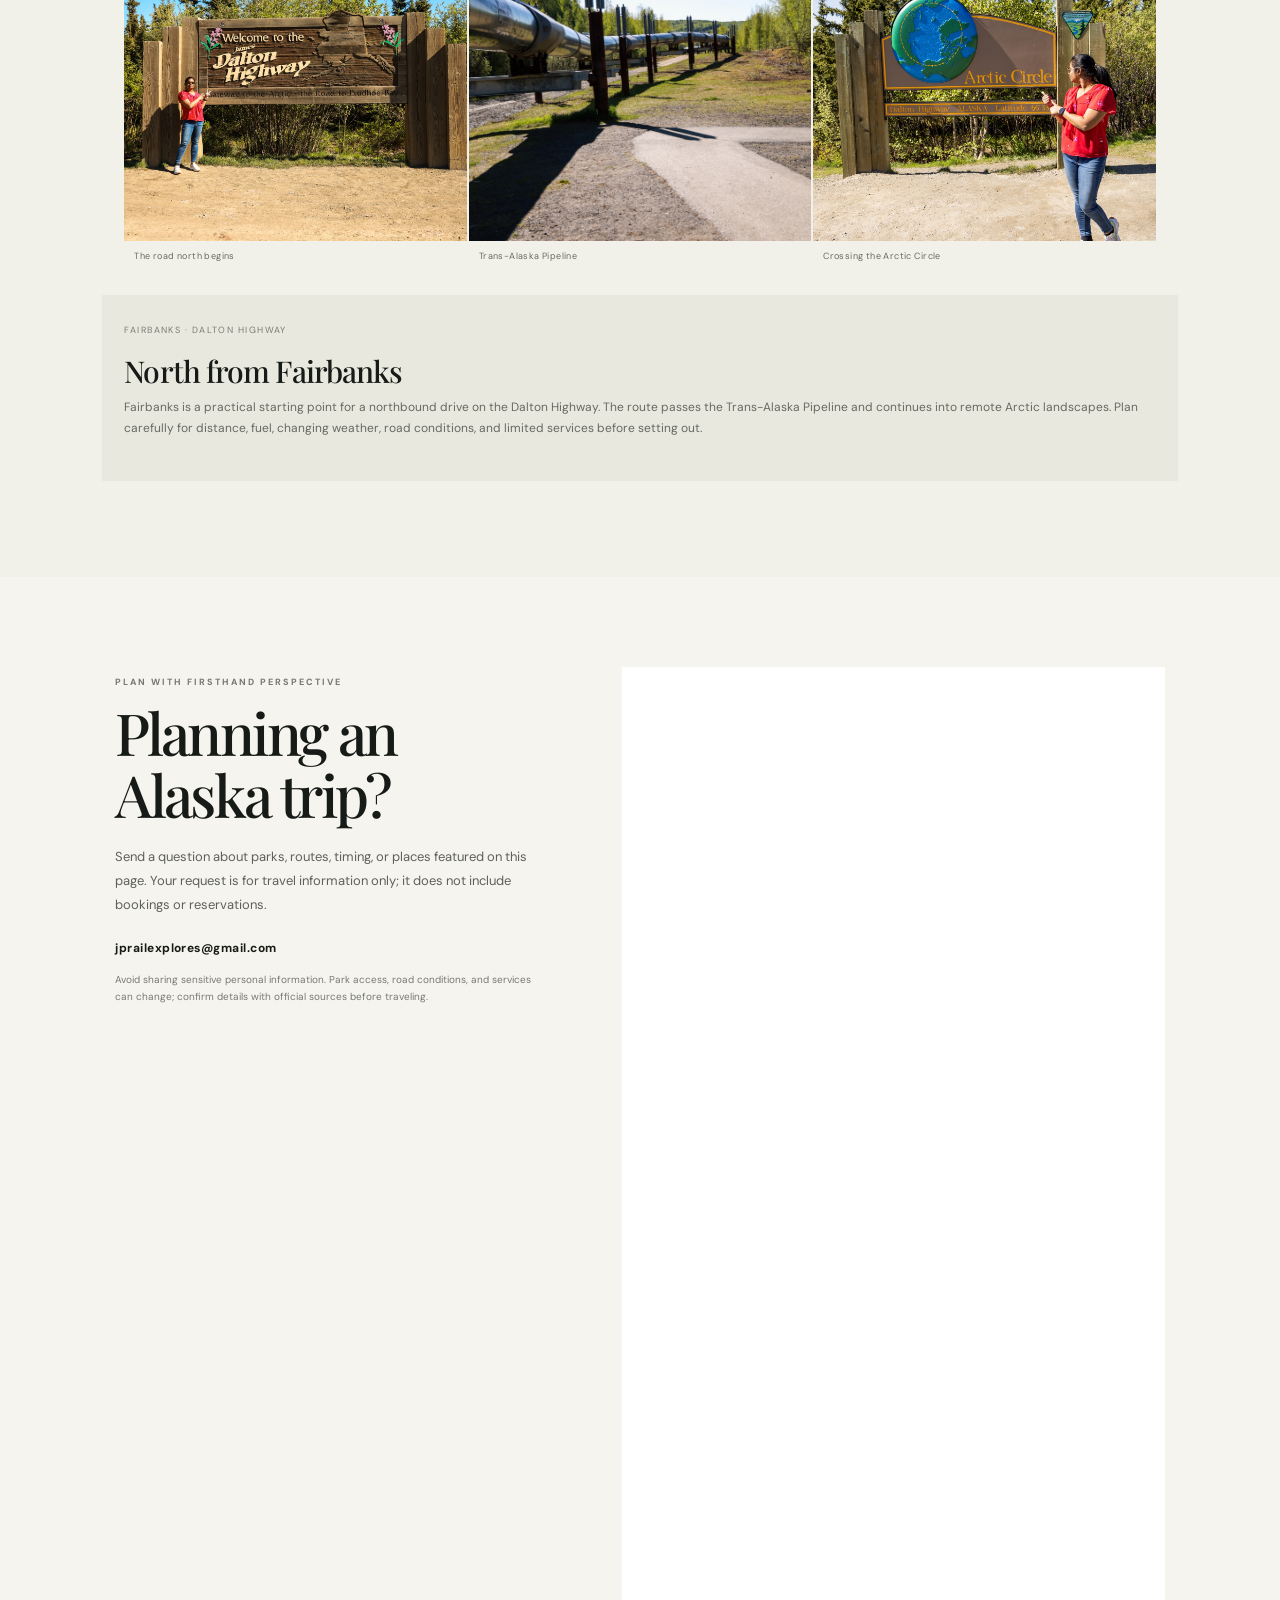
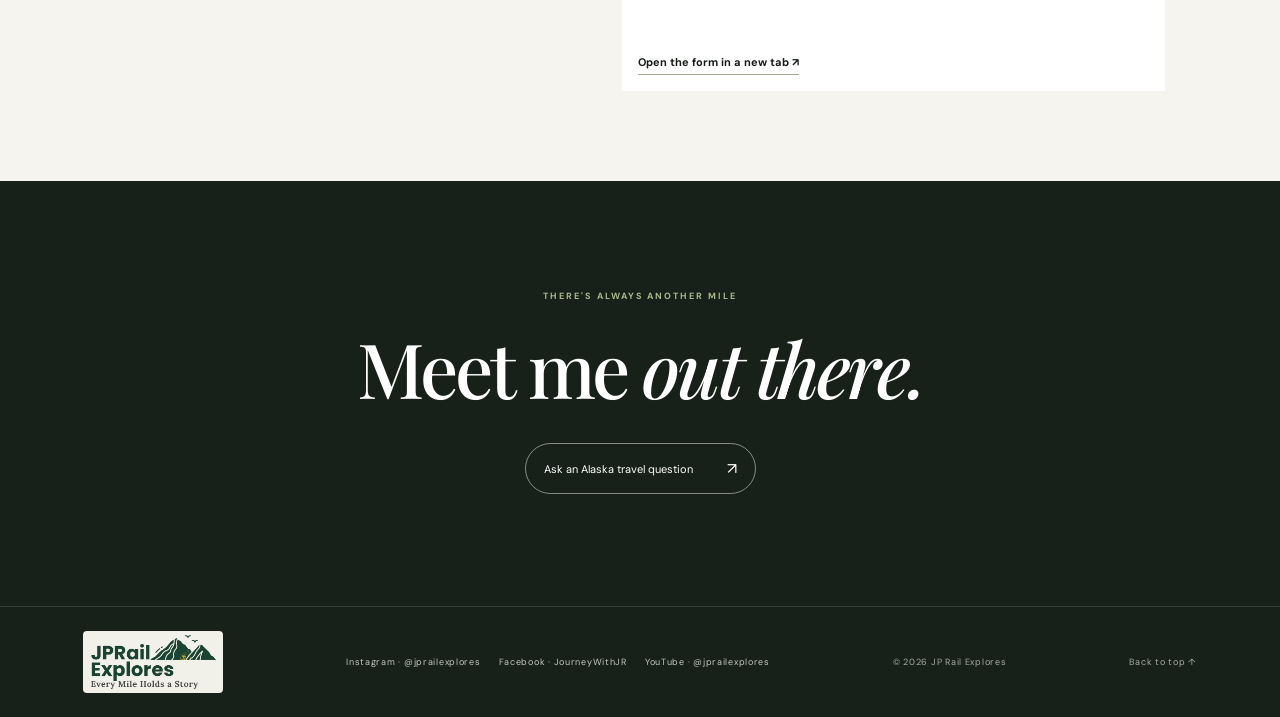
==== commit 451c5e2d: "Update Alaska travel guide and photo descriptions Add corrected destination photos and professional " ====
--- a/alaska.html
+++ b/alaska.html
@@ -9,7 +9,7 @@
   <meta property="og:description" content="A photo-led introduction to Alaska's national parks, Valdez, Whittier, and the Dalton Highway.">
   <meta property="og:type" content="website">
   <title>Alaska Travel Guide — JP Rail Explores</title>
-  <link rel="stylesheet" href="styles.css?v=20261001-alaska1">
+  <link rel="stylesheet" href="styles.css?v=20261002-alaska2">
   <link rel="icon" type="image/png" sizes="64x64" href="assets/favicon.png">
 </head>
 <body class="alaska-page">
@@ -24,7 +24,7 @@
       <div class="hero-content"><p class="eyebrow"><span class="live-dot"></span> ALASKA · FIELD GUIDE</p><h1 id="alaska-title">A little closer<br>to the <em>wild.</em></h1><p class="hero-copy">Eight national parks, immense distances, coastal towns, and mountain roads. Start with the places that make Alaska feel unforgettable.</p><a class="round-link" href="#parks">Explore Alaska <span>↓</span></a></div>
       <div class="hero-caption"><span>ALASKA · USA</span><a href="index.html#top">JP RAIL EXPLORES</a></div>
     </section>
-    <section class="alaska-intro"><p class="eyebrow dark">A STATE OF BIG DISTANCES</p><div class="alaska-intro-grid"><h2>Eight national parks.<br><em>Countless ways</em> to explore.</h2><div><p>Alaska is home to eight national parks. Some are reached by road; others call for a boat, a flight, or a guided trip. Use this page as a starting point, then check current access, weather, and park notices before you go.</p><a class="text-link" href="https://www.nps.gov/state/ak/index.htm" target="_blank" rel="noopener noreferrer">Explore Alaska with the National Park Service <span>↗</span></a></div></div></section>
+    <section class="alaska-intro"><p class="eyebrow dark">A STATE OF BIG DISTANCES</p><div class="alaska-intro-grid"><h2>Eight national parks.<br><em>Countless ways</em> to explore.</h2><div><p>Alaska is home to eight national parks. Some are reached by road; others call for a boat, a flight, or a guided trip. Use this page as a starting point, then check current access, weather, and park notices before you go.</p><p class="firsthand-note">Firsthand perspective: I’ve visited three of Alaska’s eight national parks—Denali, Kenai Fjords, and Wrangell–St. Elias.</p><a class="text-link" href="https://www.nps.gov/state/ak/index.htm" target="_blank" rel="noopener noreferrer">Explore Alaska with the National Park Service <span>↗</span></a></div></div></section>
     <section class="alaska-parks" id="parks"><div class="section-head"><div><p class="eyebrow dark">THE NATIONAL PARKS</p><h2>Eight wild <em>worlds.</em></h2></div><p class="section-note">Each park has its own landscape<br>and travel considerations.</p></div>
       <div class="park-grid">
         <a class="park-card" href="https://www.nps.gov/dena/index.htm" target="_blank" rel="noopener noreferrer"><span>01</span><h3>Denali</h3><p>High mountain country and a vast interior landscape.</p><b>Official park information ↗</b></a>
@@ -38,14 +38,16 @@
       </div>
       <p class="guide-note">Alaska also has national preserves, monuments, and historic sites. This list counts the eight places designated as national parks; use the National Park Service links for current access and alerts.</p>
     </section>
-    <section class="alaska-places" id="places"><div class="section-head"><div><p class="eyebrow dark">BEYOND THE PARK BOUNDARIES</p><h2>Roads, towns & <em>big views.</em></h2></div><p class="section-note">A few well-known stops<br>to inspire further planning.</p></div>
-      <div class="place-grid">
-        <article class="place-card"><img src="photos/alaska-frozen-river.jpg" alt="A braided river and spring ice below Alaska's snowy mountains" loading="lazy"><div><span>PRINCE WILLIAM SOUND</span><h3>Valdez</h3><p>A coastal town framed by mountains and water, often used as a base for exploring the surrounding region. Check seasonal road and marine conditions before setting out.</p></div></article>
-        <article class="place-card"><img src="photos/alaska-mountain-view.jpg" alt="A traveler looks toward a snow-covered Alaska mountain range" loading="lazy"><div><span>TURNAGAIN ARM</span><h3>Whittier</h3><p>A small port community at the edge of Prince William Sound. Plan the approach and any onward boat travel around current schedules and local conditions.</p></div></article>
-        <article class="place-card"><img src="photos/alaska-denali-range.jpg" alt="A broad snow-covered Alaska mountain range beneath a blue sky" loading="lazy"><div><span>ARCTIC ROAD JOURNEY</span><h3>The Dalton Highway</h3><p>A remote highway journey north through interior and Arctic landscapes. It requires careful preparation: review current road conditions, services, fuel range, and weather before departure.</p></div></article>
+    <section class="alaska-gallery denali-feature" id="denali"><div class="section-head"><div><p class="eyebrow dark">DENALI NATIONAL PARK</p><h2>Wildlife beneath the <em>Alaska Range.</em></h2></div><p class="section-note">A few quiet moments<br>from the park and its landscapes.</p></div><p class="feature-intro">Denali’s scale is matched by the life moving through its forests and open tundra. These photographs bring together close wildlife encounters and the mountain country that defines the park.</p><div class="alaska-photo-grid denali-photo-grid"><figure><img src="photos/denali-moose.jpg" alt="Two moose moving through a wooded area in Denali" loading="lazy"><figcaption><strong>Moose in the forest</strong><span>Two moose move through a stand of spruce and birch—an unhurried glimpse of wildlife in Denali’s wooded country.</span></figcaption></figure><figure><img src="photos/denali-caribou.jpg" alt="Caribou crossing a road bordered by spruce forest" loading="lazy"><figcaption><strong>Caribou on the road</strong><span>A caribou crosses the quiet park road, a reminder to give wildlife space and let animals move at their own pace.</span></figcaption></figure><figure><img src="photos/denali-porcupine.jpg" alt="Porcupine foraging among low brush" loading="lazy"><figcaption><strong>Porcupine in the brush</strong><span>Close-up detail reveals the protective quills of a porcupine foraging among low vegetation.</span></figcaption></figure><figure><img src="photos/denali-grizzly.jpg" alt="Grizzly bear foraging in open tundra" loading="lazy"><figcaption><strong>Grizzly in open country</strong><span>A grizzly forages across a broad sweep of tundra, where distance and patience shape the encounter.</span></figcaption></figure><figure><img src="photos/denali-range.jpg" alt="The snow-covered Denali mountain range rising above the tundra" loading="lazy"><figcaption><strong>The Alaska Range</strong><span>Snow and shadow trace the ridgelines above Denali’s expansive interior landscape.</span></figcaption></figure></div></section>
+    <section class="alaska-places" id="places"><div class="section-head"><div><p class="eyebrow dark">BEYOND THE PARK BOUNDARIES</p><h2>Coastal towns, glaciers & <em>open roads.</em></h2></div><p class="section-note">Firsthand photographs<br>and notes from the journey.</p></div>
+      <div class="place-grid destination-grid">
+        <article class="place-card destination-card"><div class="destination-photos"><figure><img src="photos/valdez-harbor.jpg" alt="Harbor vessel on calm water beneath the snow-covered mountains near Valdez" loading="lazy"><figcaption>Valdez Harbor</figcaption></figure><figure><img src="photos/columbia-glacier.jpg" alt="Columbia Glacier and its icy blue face meeting the water" loading="lazy"><figcaption>Columbia Glacier</figcaption></figure></div><div class="place-copy"><span>PRINCE WILLIAM SOUND</span><h3>Valdez</h3><p>Valdez pairs a working harbor with a dramatic mountain-and-water setting. From town, the surrounding Prince William Sound opens onto a landscape of deep fjords and tidewater ice; this view captures Columbia Glacier on the water beyond.</p></div></article>
+        <article class="place-card destination-card"><div class="destination-photos"><figure><img src="photos/whittier-city.jpg" alt="Whittier’s distinctive apartment building beneath a snow-covered mountain" loading="lazy"><figcaption>Whittier beneath the mountains</figcaption></figure><figure><img src="photos/whittier-sign.jpg" alt="Whittier, Alaska sign beside the road to the waterfront" loading="lazy"><figcaption>Welcome to Whittier</figcaption></figure></div><div class="place-copy"><span>PRINCE WILLIAM SOUND</span><h3>Whittier</h3><p>Mountain slopes rise directly behind Whittier’s compact waterfront community. The town’s distinctive setting and its road-and-tunnel approach make arrival part of the experience; check current tunnel schedules before traveling.</p></div></article>
+        <article class="place-card destination-card"><div class="destination-photos destination-photos-trio"><figure><img src="photos/seward-waterfront.jpg" alt="A boat on calm water with the snowy mountains near Seward beyond" loading="lazy"><figcaption>Seward waterfront</figcaption></figure><figure><img src="photos/exit-glacier.jpg" alt="Exit Glacier extending through a snow-covered mountain valley" loading="lazy"><figcaption>Exit Glacier</figcaption></figure><figure><img src="photos/seward-coastal-glacier.jpg" alt="A wide tidewater glacier meeting the water along the Kenai Fjords coast" loading="lazy"><figcaption>Glacier country by sea</figcaption></figure></div><div class="place-copy"><span>KENAI PENINSULA · KENAI FJORDS</span><h3>Seward & nearby glaciers</h3><p>Seward is a coastal base for exploring the Kenai Peninsula and nearby fjords. Exit Glacier offers a land-based view of ice and mountain terrain, while boat journeys reveal glacier faces meeting the sea. Conditions and access can vary by season.</p></div></article>
+        <article class="place-card destination-card"><div class="destination-photos"><figure><img src="photos/talkeetna.jpg" alt="Welcome sign in downtown Talkeetna, Alaska" loading="lazy"><figcaption>Downtown Talkeetna</figcaption></figure></div><div class="place-copy"><span>ALASKA RANGE · MOUNTAIN COUNTRY</span><h3>Talkeetna</h3><p>Talkeetna’s welcoming downtown offers a relaxed small-town pause amid a journey through Alaska’s mountain country. On clear days, the surrounding region opens toward broad Alaska Range views; weather determines how much of the peaks can be seen.</p></div></article>
+        <article class="place-card destination-card destination-card-wide"><div class="destination-photos destination-photos-trio"><figure><img src="photos/dalton-welcome.jpg" alt="Traveler beside the welcome sign for the James Dalton Highway" loading="lazy"><figcaption>The road north begins</figcaption></figure><figure><img src="photos/trans-alaska-pipeline.jpg" alt="The Trans-Alaska Pipeline running through a forest clearing" loading="lazy"><figcaption>Trans-Alaska Pipeline</figcaption></figure><figure><img src="photos/arctic-circle.jpg" alt="Arctic Circle marker along the Dalton Highway in Alaska" loading="lazy"><figcaption>Crossing the Arctic Circle</figcaption></figure></div><div class="place-copy"><span>FAIRBANKS · DALTON HIGHWAY</span><h3>North from Fairbanks</h3><p>Fairbanks is a practical starting point for a northbound drive on the Dalton Highway. The route passes the Trans-Alaska Pipeline and continues into remote Arctic landscapes. Plan carefully for distance, fuel, changing weather, road conditions, and limited services before setting out.</p></div></article>
       </div>
     </section>
-    <section class="alaska-gallery"><div class="section-head"><div><p class="eyebrow dark">FROM THE JOURNAL</p><h2>Alaska in <em>frames.</em></h2></div><p class="section-note">Original photographs<br>from the road and trail.</p></div><div class="alaska-photo-grid"><figure><img src="photos/alaska-mountain-view.jpg" alt="Traveler standing before a snow-covered Alaska mountain range" loading="lazy"><figcaption>Above the tree line</figcaption></figure><figure><img src="photos/alaska-denali-range.jpg" alt="Snow-covered mountain range in Alaska" loading="lazy"><figcaption>Across the Alaska Range</figcaption></figure><figure><img src="photos/alaska-frozen-river.jpg" alt="Frozen river beneath Alaska mountains" loading="lazy"><figcaption>Between winter and thaw</figcaption></figure><figure><img src="photos/alaska-denali-light.jpg" alt="Late light across distant Alaska peaks" loading="lazy"><figcaption>Light on the peaks</figcaption></figure></div></section>
     <section class="alaska-request" id="request"><div class="alaska-request-intro"><p class="eyebrow dark">PLAN WITH FIRSTHAND PERSPECTIVE</p><h2>Planning an Alaska trip?</h2><p>Send a question about parks, routes, timing, or places featured on this page. Your request is for travel information only; it does not include bookings or reservations.</p><p class="request-email">jprailexplores@gmail.com</p><p class="form-note">Avoid sharing sensitive personal information. Park access, road conditions, and services can change; confirm details with official sources before traveling.</p></div><div class="online-form"><iframe title="JP Rail Explores Alaska travel information request form" src="https://docs.google.com/forms/d/e/1FAIpQLSdDs-veJ_ku_JM8qxILo8qp4ORfpNAqQkBWM69fjj8xAZWIZg/viewform?embedded=true" loading="lazy">Loading form…</iframe><a class="form-fallback" href="https://docs.google.com/forms/d/e/1FAIpQLSdDs-veJ_ku_JM8qxILo8qp4ORfpNAqQkBWM69fjj8xAZWIZg/viewform" target="_blank" rel="noopener noreferrer">Open the form in a new tab ↗</a></div></section>
     <section class="closing"><p class="eyebrow">THERE'S ALWAYS ANOTHER MILE</p><h2>Meet me <em>out there.</em></h2><a class="round-link" href="#request">Ask an Alaska travel question <span>↗</span></a></section>
   </main>
--- a/styles.css
+++ b/styles.css
@@ -8,3 +8,4 @@
 @media(max-width:700px){.topbar nav{gap:12px}.topbar nav>a:nth-child(3){display:none}.guide{padding:78px 7% 82px}.guide-intro{margin-bottom:30px}.guide-cards{grid-template-columns:1fr;gap:10px}.guide-card{min-height:0;padding:23px}.request-panel{margin-top:54px;padding:27px 21px;grid-template-columns:1fr;gap:25px}.request-panel h3{font-size:32px}}
 .online-form{min-width:0}.online-form iframe{display:block;width:100%;height:960px;border:0;background:transparent}.form-fallback{display:inline-block;margin-top:12px;font-size:11px;font-weight:700;border-bottom:1px solid #a3a798;padding-bottom:5px}.form-note{margin:15px 0 0;color:#777b70;font-size:10px;line-height:1.7}@media(max-width:700px){.online-form iframe{height:1100px}}
 .hero-destination{position:absolute;inset:0;z-index:0}.hero-shade{z-index:1;pointer-events:none}.hero-content,.hero-caption,.hero-side{z-index:2}.hero-content{pointer-events:none}.hero-content .round-link{pointer-events:auto}.hero-caption{align-items:center}.hero-arrow{margin-left:10px;border:1px solid #ffffff70;border-radius:50%;width:30px;height:30px;background:#11151140;color:#fff;font:16px var(--sans);cursor:pointer}.hero-arrow:hover,.hero-arrow:focus-visible{background:#fff;color:#171b17}.hero-destination:focus-visible{outline:3px solid #d2df9c;outline-offset:-5px}.alaska-page{background:#f1f0e9}.alaska-hero-image{background-image:url('photos/alaska-denali-range.jpg');background-position:center 52%}.alaska-intro{padding:105px 10% 112px}.alaska-intro-grid{display:grid;grid-template-columns:1fr .72fr;gap:9%;align-items:end}.alaska-intro h2,.alaska-request h2{font:500 clamp(42px,5.3vw,68px)/1.06 var(--serif);letter-spacing:-.045em;margin:18px 0 0}.alaska-intro-grid>div p,.alaska-request-intro>p:not(.eyebrow):not(.request-email):not(.form-note){color:#5e625a;font-size:14px;line-height:1.85;margin:0 0 23px}.alaska-parks,.alaska-places,.alaska-gallery{padding:88px 8% 96px}.alaska-parks{background:#e7e7df}.park-grid{display:grid;grid-template-columns:repeat(4,1fr);gap:12px}.park-card{display:block;padding:25px 22px;background:#f2f1eb;border:1px solid #d8d9d0;min-height:220px;transition:transform .2s,background .2s}.park-card:hover{transform:translateY(-3px);background:#fff}.park-card>span,.place-card span{font-size:9px;letter-spacing:.16em;color:#7a7e73}.park-card h3,.place-card h3{font:500 25px/1.1 var(--serif);letter-spacing:-.03em;margin:17px 0 9px}.park-card p,.place-card p{color:#666a61;font-size:11px;line-height:1.7;margin:0 0 20px}.park-card b{font-size:9px;border-bottom:1px solid #a3a798;padding-bottom:4px}.guide-note{max-width:860px}.place-grid{display:grid;grid-template-columns:repeat(3,1fr);gap:16px}.place-card{background:#e8e8df}.place-card img{display:block;width:100%;height:230px;object-fit:cover}.place-card>div{padding:22px}.place-card h3{font-size:30px}.place-card p{font-size:12px}.alaska-gallery{background:#e7e7df}.alaska-photo-grid{display:grid;grid-template-columns:repeat(4,1fr);gap:12px}.alaska-photo-grid figure{margin:0;min-width:0}.alaska-photo-grid img{width:100%;height:clamp(180px,24vw,330px);object-fit:cover;display:block}.alaska-photo-grid figcaption{padding:10px 0;color:#686c62;font-size:10px;letter-spacing:.08em}.alaska-request{padding:90px 9%;display:grid;grid-template-columns:.78fr 1fr;gap:8%;align-items:start;background:#f5f4ee}.alaska-request h2{font-size:clamp(40px,4.6vw,58px);margin:14px 0 20px}.alaska-request-intro>p:not(.eyebrow):not(.request-email):not(.form-note){font-size:13px}.alaska-request .online-form{background:#fff;padding:16px}.alaska-request .online-form iframe{height:960px}.alaska-page .topbar{position:absolute}@media(max-width:900px){.park-grid{grid-template-columns:repeat(2,1fr)}.alaska-photo-grid{grid-template-columns:repeat(2,1fr)}.alaska-intro-grid{grid-template-columns:1fr;gap:25px}.alaska-request{grid-template-columns:1fr;gap:28px}.alaska-request-intro{max-width:620px}}@media(max-width:700px){.hero-content{pointer-events:none}.hero-content .round-link{pointer-events:auto}.alaska-intro{padding:78px 8% 84px}.alaska-intro-grid{gap:20px}.alaska-parks,.alaska-places,.alaska-gallery{padding:72px 7% 78px}.park-grid{grid-template-columns:1fr 1fr;gap:9px}.park-card{min-height:210px;padding:19px 15px}.park-card h3{font-size:21px}.park-card p{font-size:10px}.place-grid{grid-template-columns:1fr;gap:14px}.place-card img{height:56vw;max-height:330px}.alaska-photo-grid{gap:10px}.alaska-photo-grid img{height:52vw}.alaska-request{padding:75px 7%}.alaska-request .online-form{padding:8px}.hero-caption{font-size:8px}.hero-arrow{width:28px;height:28px;margin-left:5px}}
+.firsthand-note{padding:16px 18px;border-left:2px solid #71804c;background:#e7e7df;color:#384034;font-size:12px;line-height:1.75}.feature-intro{max-width:720px;margin:0 0 28px;color:#666a61;font-size:13px;line-height:1.8}.denali-photo-grid{grid-template-columns:repeat(3,minmax(0,1fr));row-gap:27px}.denali-photo-grid figure{background:#f1f0e9}.denali-photo-grid img{height:clamp(200px,23vw,310px);object-fit:cover}.denali-photo-grid figcaption{display:grid;gap:7px;padding:13px 14px 15px;letter-spacing:0}.denali-photo-grid figcaption strong{color:#30362e;font:500 15px/1.25 var(--serif)}.denali-photo-grid figcaption span{color:#686c62;font-size:11px;line-height:1.65}.destination-grid{grid-template-columns:repeat(2,minmax(0,1fr));align-items:stretch}.destination-card{display:flex;flex-direction:column;min-width:0}.destination-card-wide{grid-column:1/-1}.destination-photos{display:grid;grid-template-columns:repeat(2,minmax(0,1fr));gap:2px;background:#f1f0e9}.destination-photos-trio{grid-template-columns:repeat(3,minmax(0,1fr))}.destination-photos figure{margin:0;min-width:0;background:#f1f0e9}.destination-photos img{display:block;width:100%;height:clamp(175px,20vw,260px);object-fit:cover}.destination-photos figcaption{padding:9px 10px 10px;color:#686c62;font-size:9px;letter-spacing:.045em;line-height:1.45}.destination-photos-trio img{height:clamp(160px,18vw,230px)}.place-copy{padding:22px}.place-copy h3{font-size:30px}.place-copy p{font-size:12px;line-height:1.75}.destination-card-wide .destination-photos-trio img{height:clamp(190px,23vw,300px)}@media(max-width:900px){.denali-photo-grid{grid-template-columns:repeat(2,minmax(0,1fr))}.destination-grid{grid-template-columns:1fr}.destination-card-wide{grid-column:auto}}@media(max-width:700px){.denali-photo-grid{grid-template-columns:1fr;row-gap:20px}.denali-photo-grid img{height:60vw;max-height:380px}.destination-photos img{height:42vw;max-height:280px}.destination-photos-trio{grid-template-columns:1fr}.destination-photos-trio img,.destination-card-wide .destination-photos-trio img{height:58vw;max-height:350px}.destination-photos-trio figcaption{padding:8px 10px}.firsthand-note{font-size:11px}}
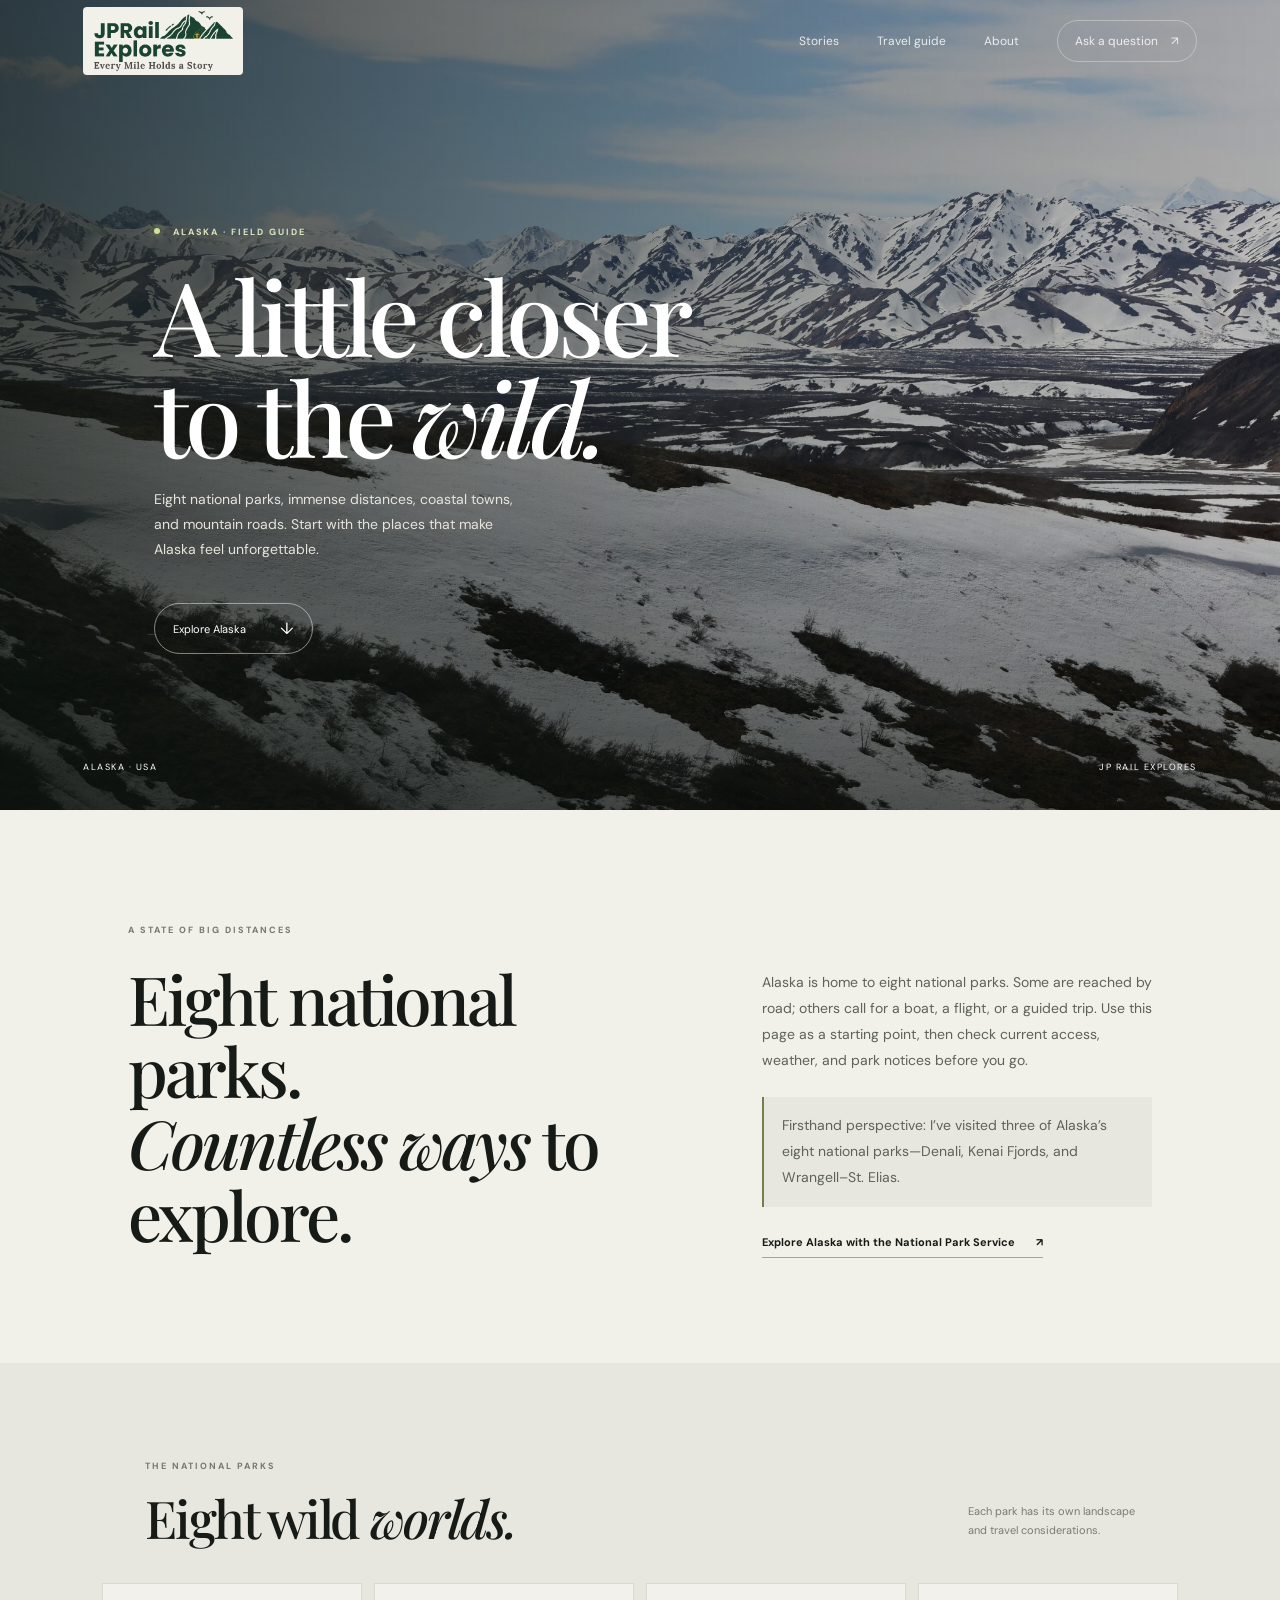
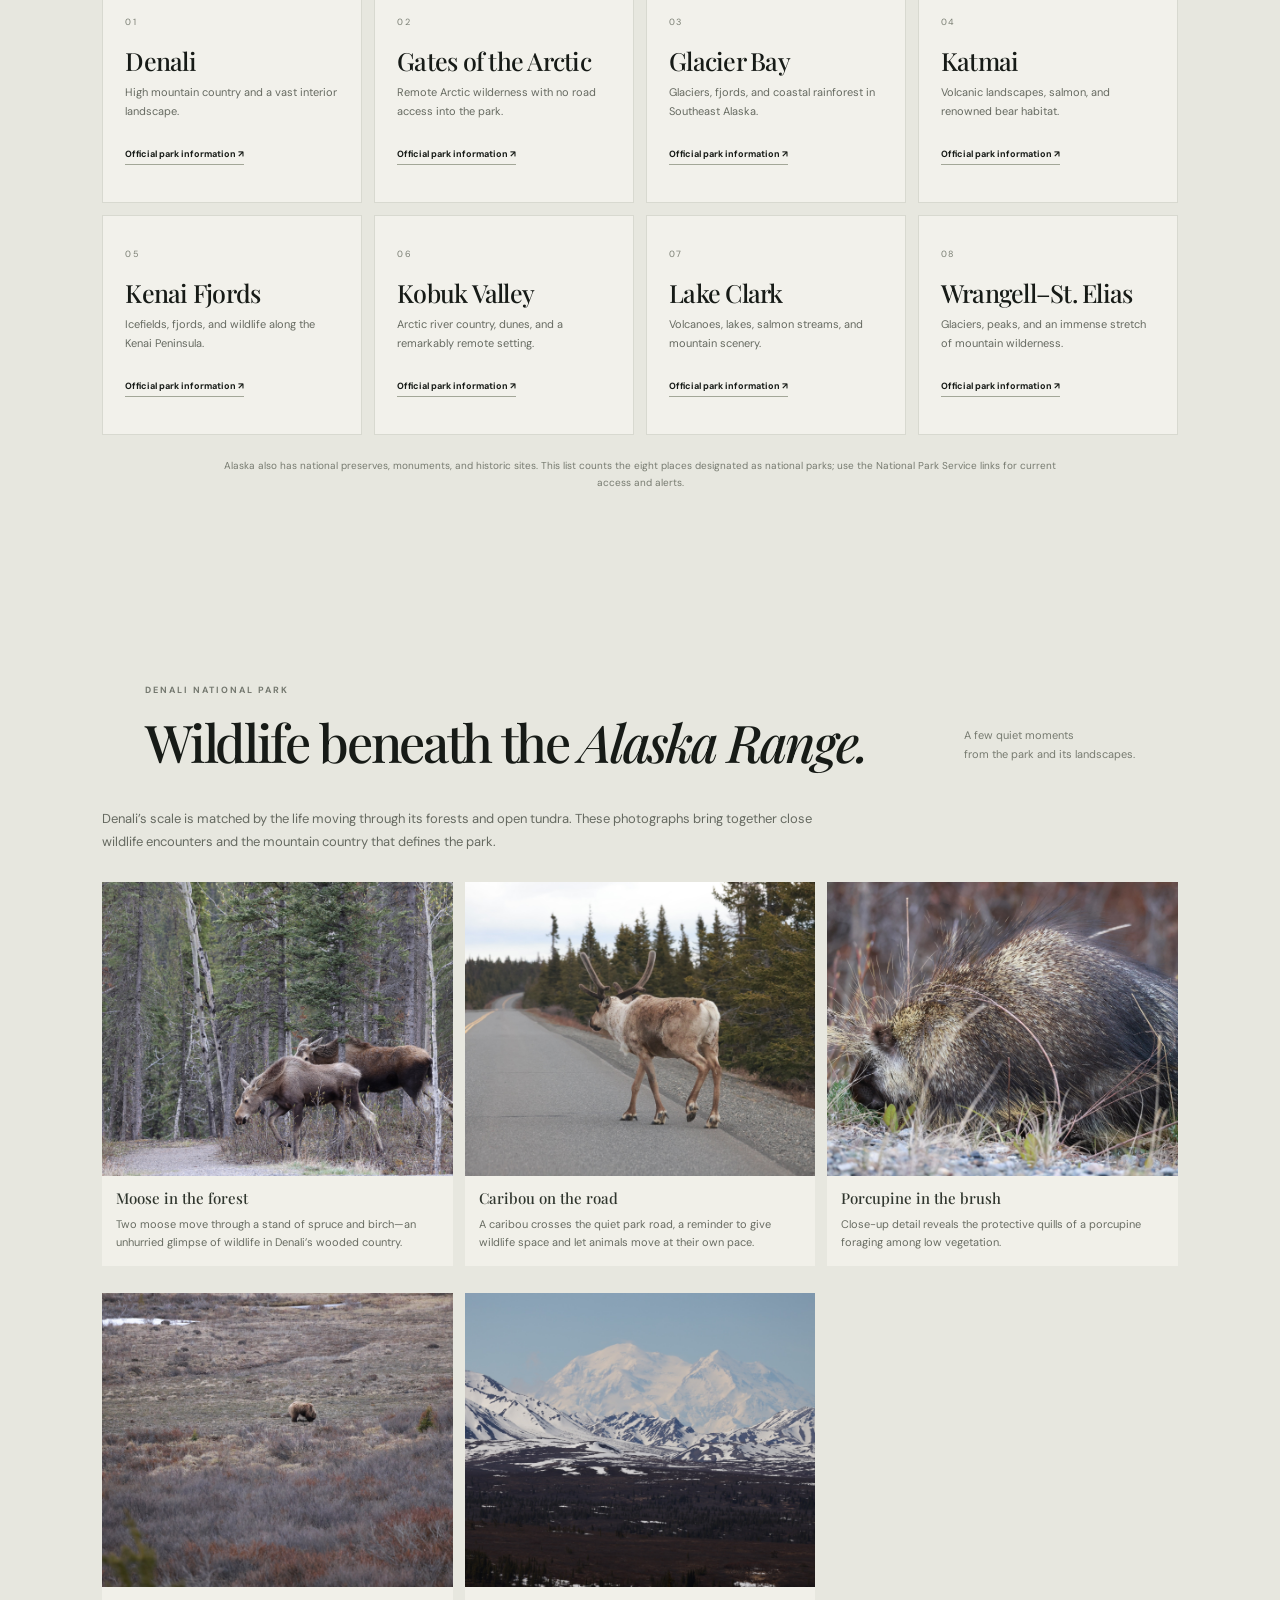
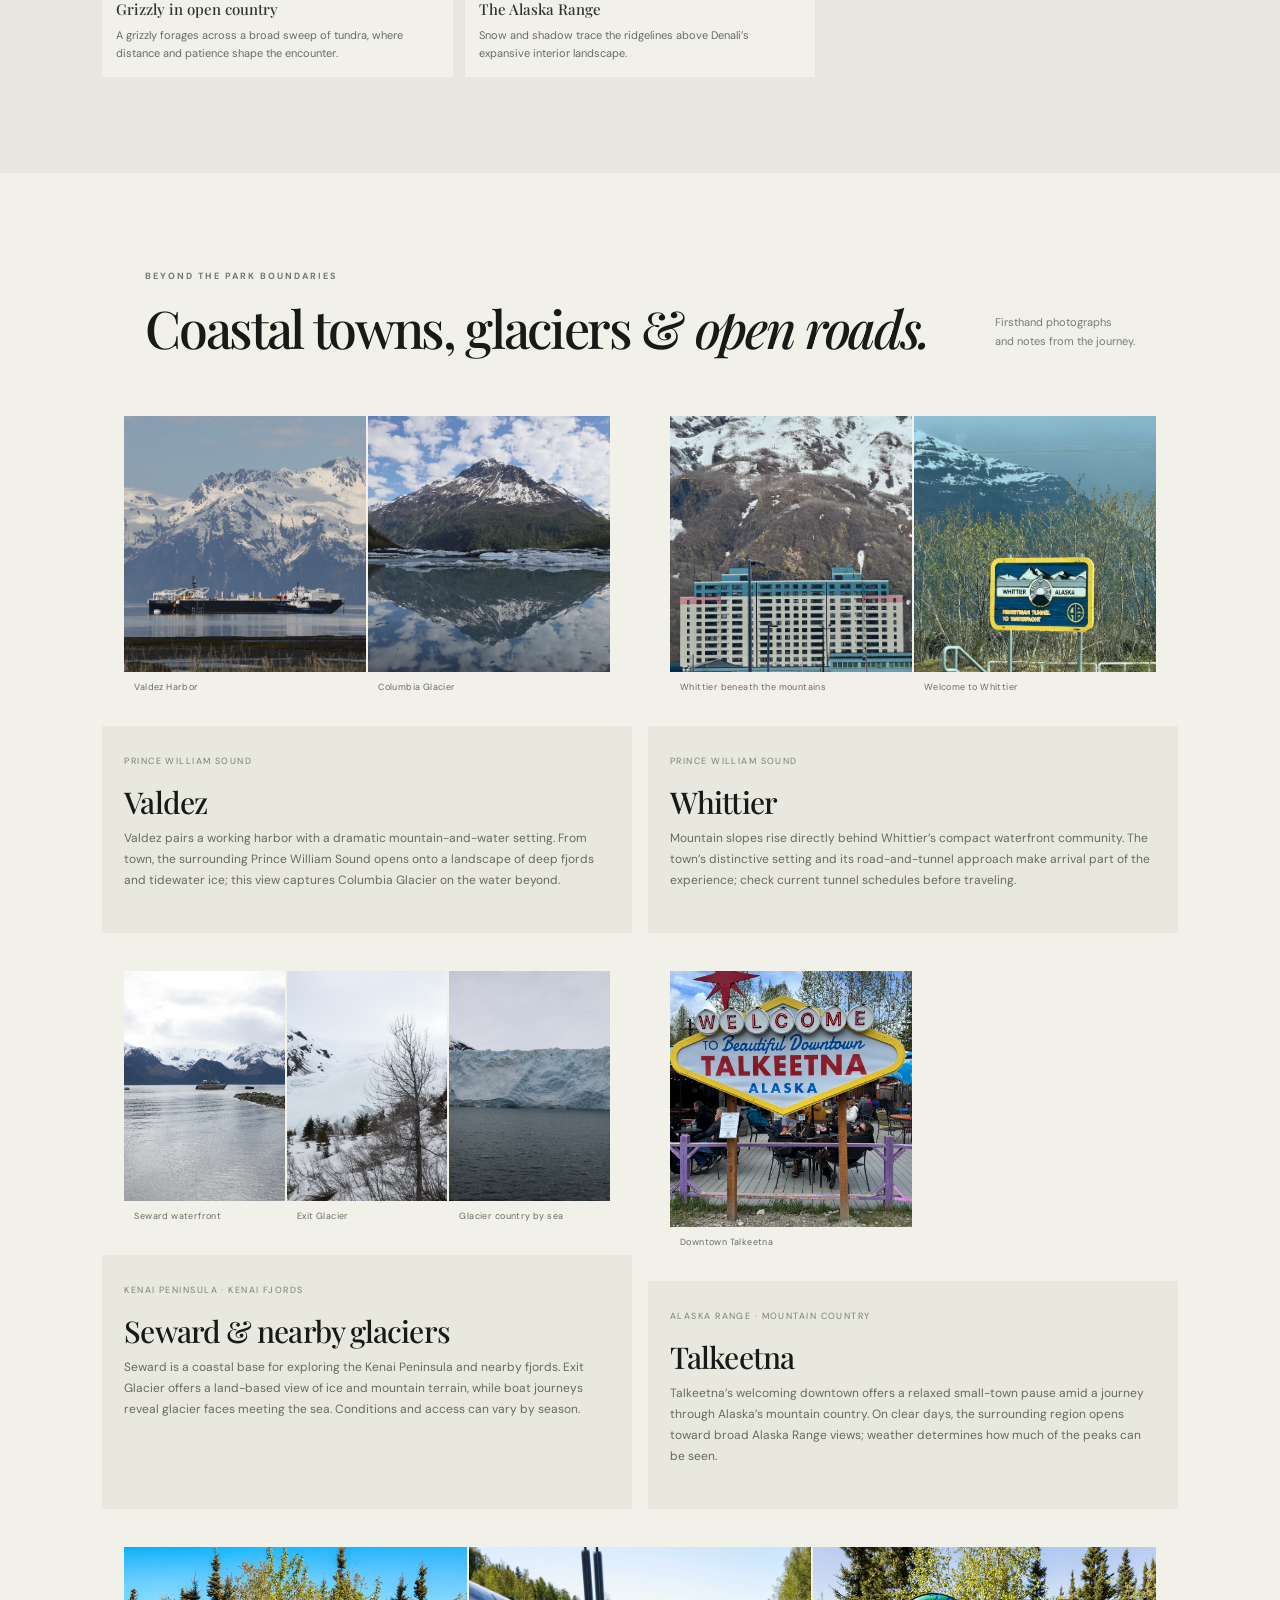
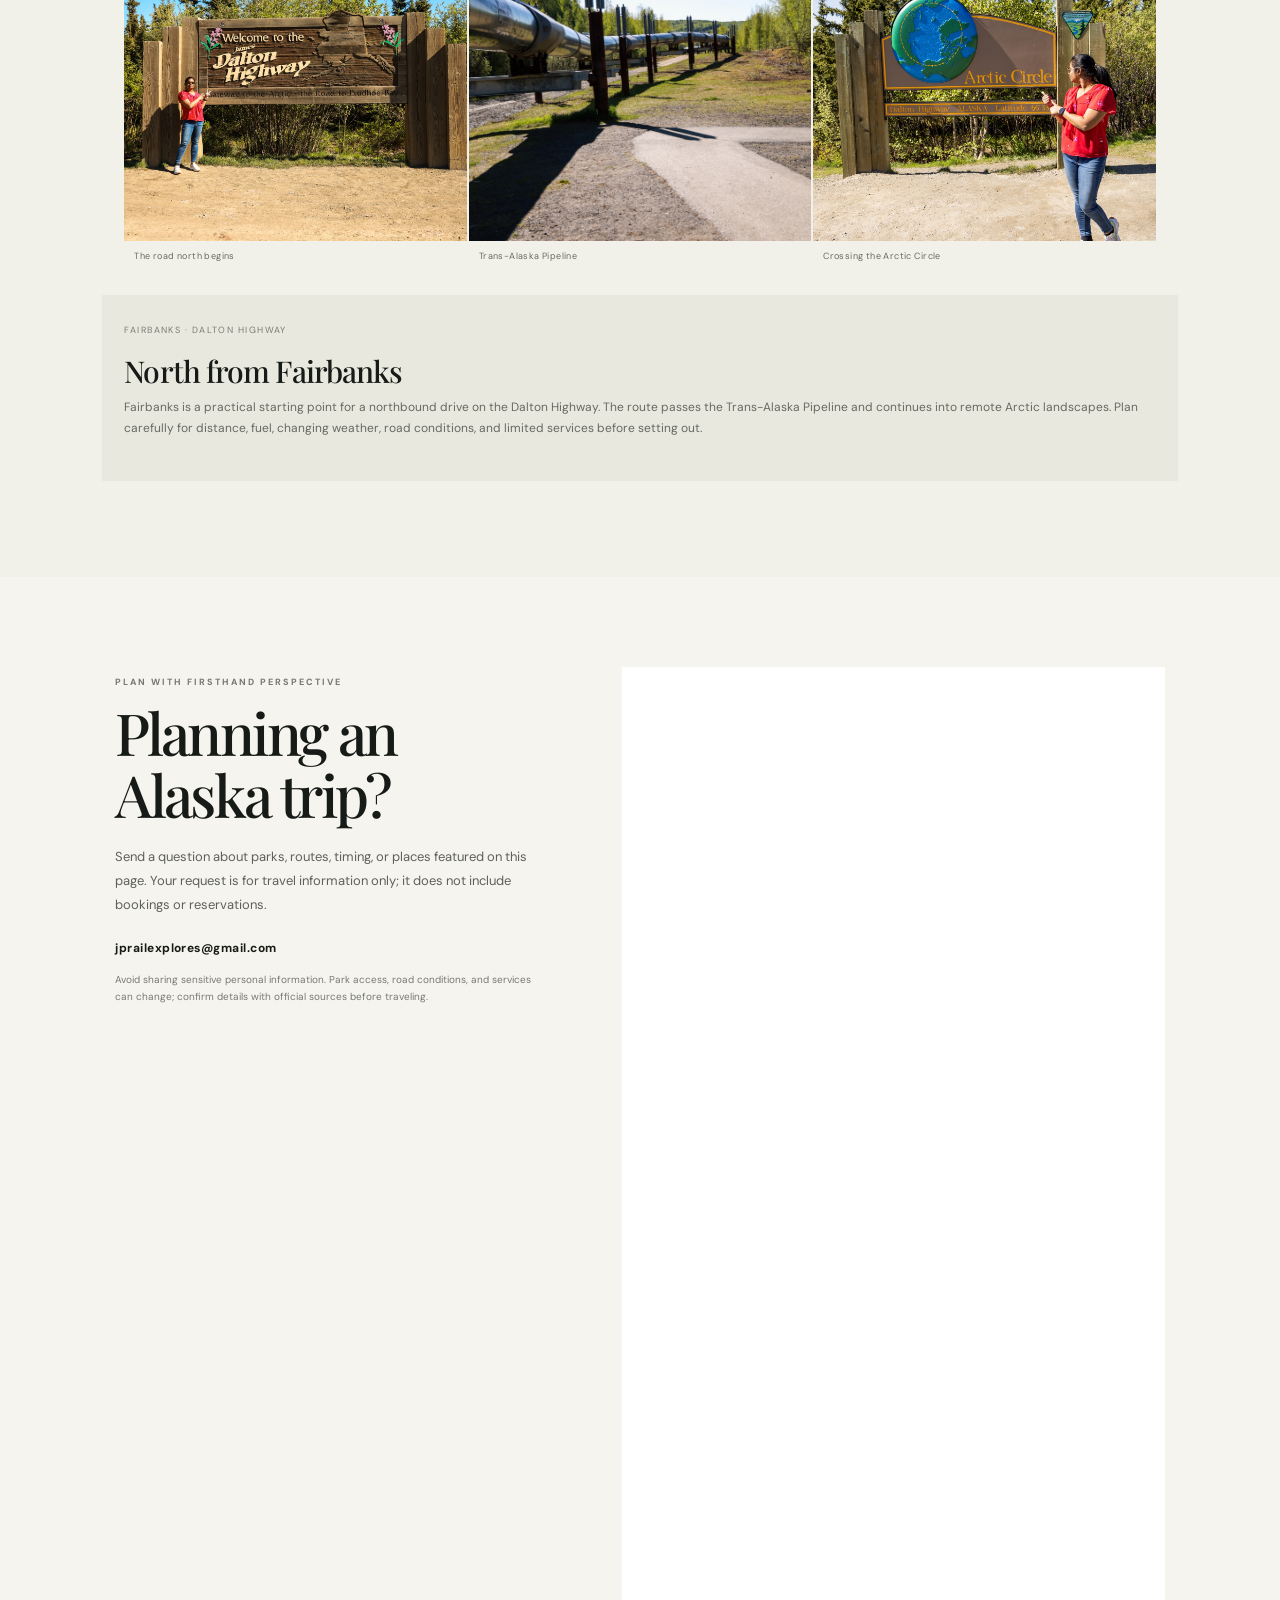
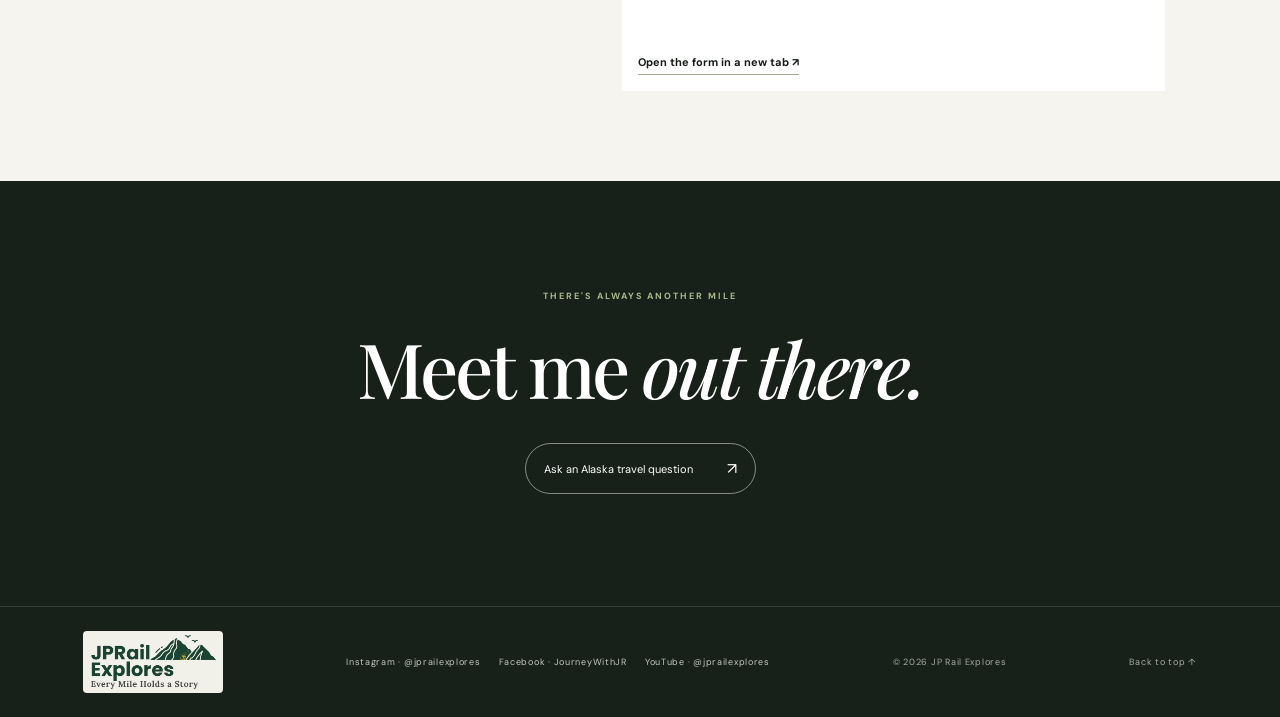
==== commit 83eee484: "Refresh Whittier and Talkeetna image cache Add version tags to the corrected images so visitors see " ====
--- a/alaska.html
+++ b/alaska.html
@@ -42,9 +42,9 @@
     <section class="alaska-places" id="places"><div class="section-head"><div><p class="eyebrow dark">BEYOND THE PARK BOUNDARIES</p><h2>Coastal towns, glaciers & <em>open roads.</em></h2></div><p class="section-note">Firsthand photographs<br>and notes from the journey.</p></div>
       <div class="place-grid destination-grid">
         <article class="place-card destination-card"><div class="destination-photos"><figure><img src="photos/valdez-harbor.jpg" alt="Harbor vessel on calm water beneath the snow-covered mountains near Valdez" loading="lazy"><figcaption>Valdez Harbor</figcaption></figure><figure><img src="photos/columbia-glacier.jpg" alt="Columbia Glacier and its icy blue face meeting the water" loading="lazy"><figcaption>Columbia Glacier</figcaption></figure></div><div class="place-copy"><span>PRINCE WILLIAM SOUND</span><h3>Valdez</h3><p>Valdez pairs a working harbor with a dramatic mountain-and-water setting. From town, the surrounding Prince William Sound opens onto a landscape of deep fjords and tidewater ice; this view captures Columbia Glacier on the water beyond.</p></div></article>
-        <article class="place-card destination-card"><div class="destination-photos"><figure><img src="photos/whittier-city.jpg" alt="Whittier’s distinctive apartment building beneath a snow-covered mountain" loading="lazy"><figcaption>Whittier beneath the mountains</figcaption></figure><figure><img src="photos/whittier-sign.jpg" alt="Whittier, Alaska sign beside the road to the waterfront" loading="lazy"><figcaption>Welcome to Whittier</figcaption></figure></div><div class="place-copy"><span>PRINCE WILLIAM SOUND</span><h3>Whittier</h3><p>Mountain slopes rise directly behind Whittier’s compact waterfront community. The town’s distinctive setting and its road-and-tunnel approach make arrival part of the experience; check current tunnel schedules before traveling.</p></div></article>
+        <article class="place-card destination-card"><div class="destination-photos"><figure><img src="photos/whittier-city.jpg?v=20261002-1" alt="Whittier’s distinctive apartment building beneath a snow-covered mountain" loading="lazy"><figcaption>Whittier beneath the mountains</figcaption></figure><figure><img src="photos/whittier-sign.jpg?v=20261002-1" alt="Whittier, Alaska sign beside the road to the waterfront" loading="lazy"><figcaption>Welcome to Whittier</figcaption></figure></div><div class="place-copy"><span>PRINCE WILLIAM SOUND</span><h3>Whittier</h3><p>Mountain slopes rise directly behind Whittier’s compact waterfront community. The town’s distinctive setting and its road-and-tunnel approach make arrival part of the experience; check current tunnel schedules before traveling.</p></div></article>
         <article class="place-card destination-card"><div class="destination-photos destination-photos-trio"><figure><img src="photos/seward-waterfront.jpg" alt="A boat on calm water with the snowy mountains near Seward beyond" loading="lazy"><figcaption>Seward waterfront</figcaption></figure><figure><img src="photos/exit-glacier.jpg" alt="Exit Glacier extending through a snow-covered mountain valley" loading="lazy"><figcaption>Exit Glacier</figcaption></figure><figure><img src="photos/seward-coastal-glacier.jpg" alt="A wide tidewater glacier meeting the water along the Kenai Fjords coast" loading="lazy"><figcaption>Glacier country by sea</figcaption></figure></div><div class="place-copy"><span>KENAI PENINSULA · KENAI FJORDS</span><h3>Seward & nearby glaciers</h3><p>Seward is a coastal base for exploring the Kenai Peninsula and nearby fjords. Exit Glacier offers a land-based view of ice and mountain terrain, while boat journeys reveal glacier faces meeting the sea. Conditions and access can vary by season.</p></div></article>
-        <article class="place-card destination-card"><div class="destination-photos"><figure><img src="photos/talkeetna.jpg" alt="Welcome sign in downtown Talkeetna, Alaska" loading="lazy"><figcaption>Downtown Talkeetna</figcaption></figure></div><div class="place-copy"><span>ALASKA RANGE · MOUNTAIN COUNTRY</span><h3>Talkeetna</h3><p>Talkeetna’s welcoming downtown offers a relaxed small-town pause amid a journey through Alaska’s mountain country. On clear days, the surrounding region opens toward broad Alaska Range views; weather determines how much of the peaks can be seen.</p></div></article>
+        <article class="place-card destination-card"><div class="destination-photos"><figure><img src="photos/talkeetna.jpg?v=20261002-1" alt="Welcome sign in downtown Talkeetna, Alaska" loading="lazy"><figcaption>Downtown Talkeetna</figcaption></figure></div><div class="place-copy"><span>ALASKA RANGE · MOUNTAIN COUNTRY</span><h3>Talkeetna</h3><p>Talkeetna’s welcoming downtown offers a relaxed small-town pause amid a journey through Alaska’s mountain country. On clear days, the surrounding region opens toward broad Alaska Range views; weather determines how much of the peaks can be seen.</p></div></article>
         <article class="place-card destination-card destination-card-wide"><div class="destination-photos destination-photos-trio"><figure><img src="photos/dalton-welcome.jpg" alt="Traveler beside the welcome sign for the James Dalton Highway" loading="lazy"><figcaption>The road north begins</figcaption></figure><figure><img src="photos/trans-alaska-pipeline.jpg" alt="The Trans-Alaska Pipeline running through a forest clearing" loading="lazy"><figcaption>Trans-Alaska Pipeline</figcaption></figure><figure><img src="photos/arctic-circle.jpg" alt="Arctic Circle marker along the Dalton Highway in Alaska" loading="lazy"><figcaption>Crossing the Arctic Circle</figcaption></figure></div><div class="place-copy"><span>FAIRBANKS · DALTON HIGHWAY</span><h3>North from Fairbanks</h3><p>Fairbanks is a practical starting point for a northbound drive on the Dalton Highway. The route passes the Trans-Alaska Pipeline and continues into remote Arctic landscapes. Plan carefully for distance, fuel, changing weather, road conditions, and limited services before setting out.</p></div></article>
       </div>
     </section>
